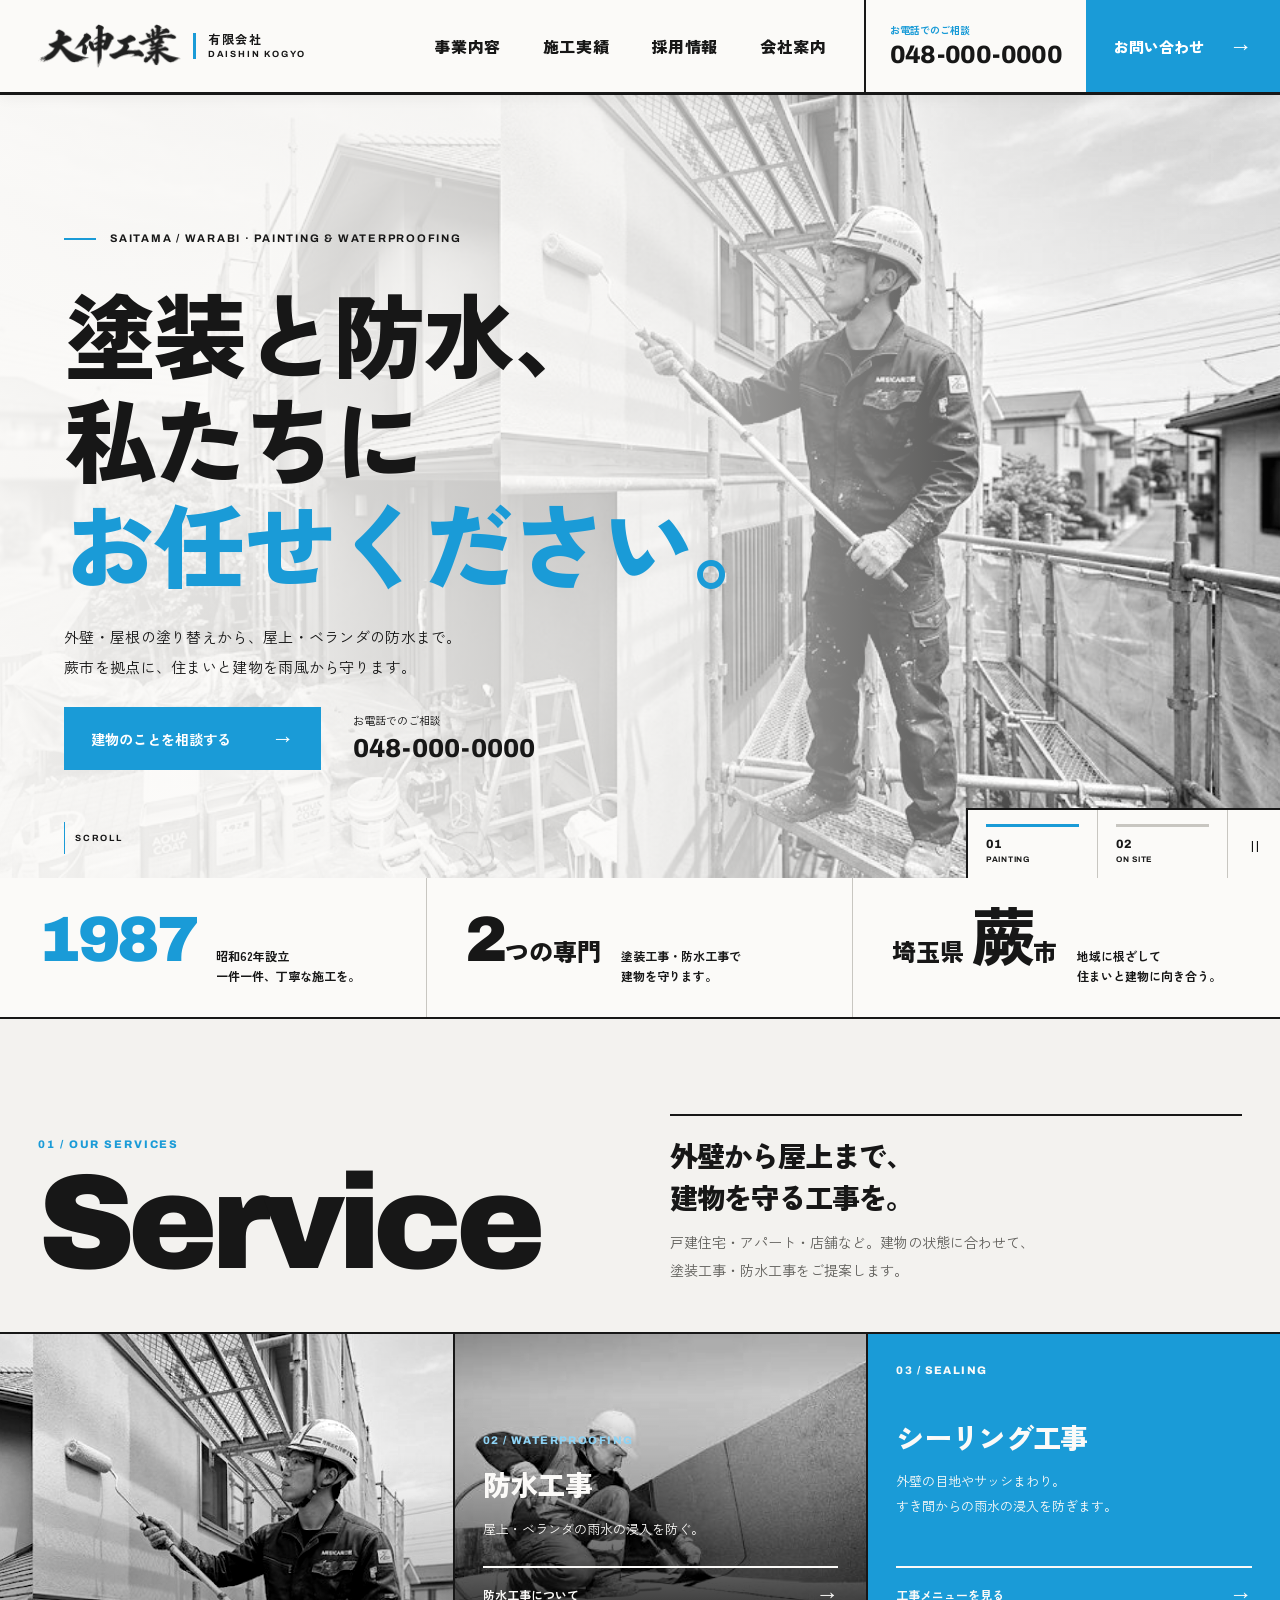
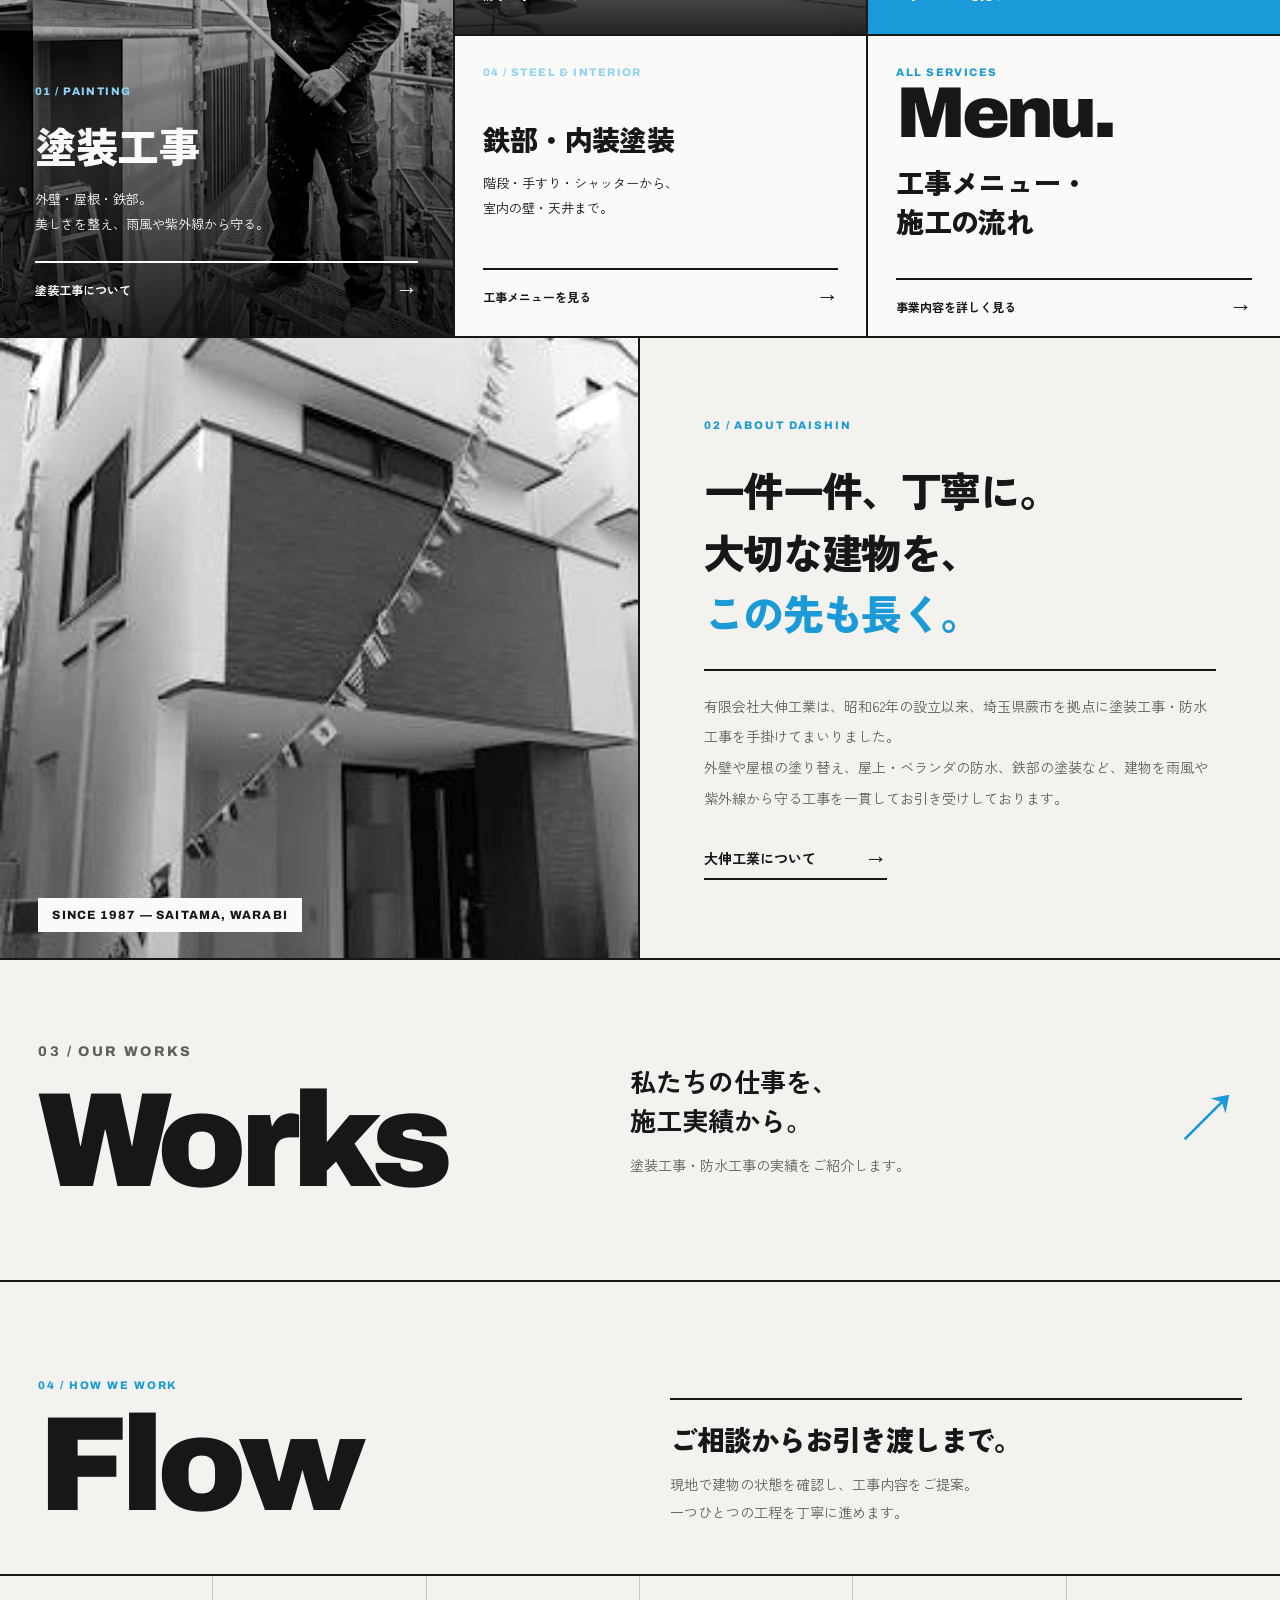
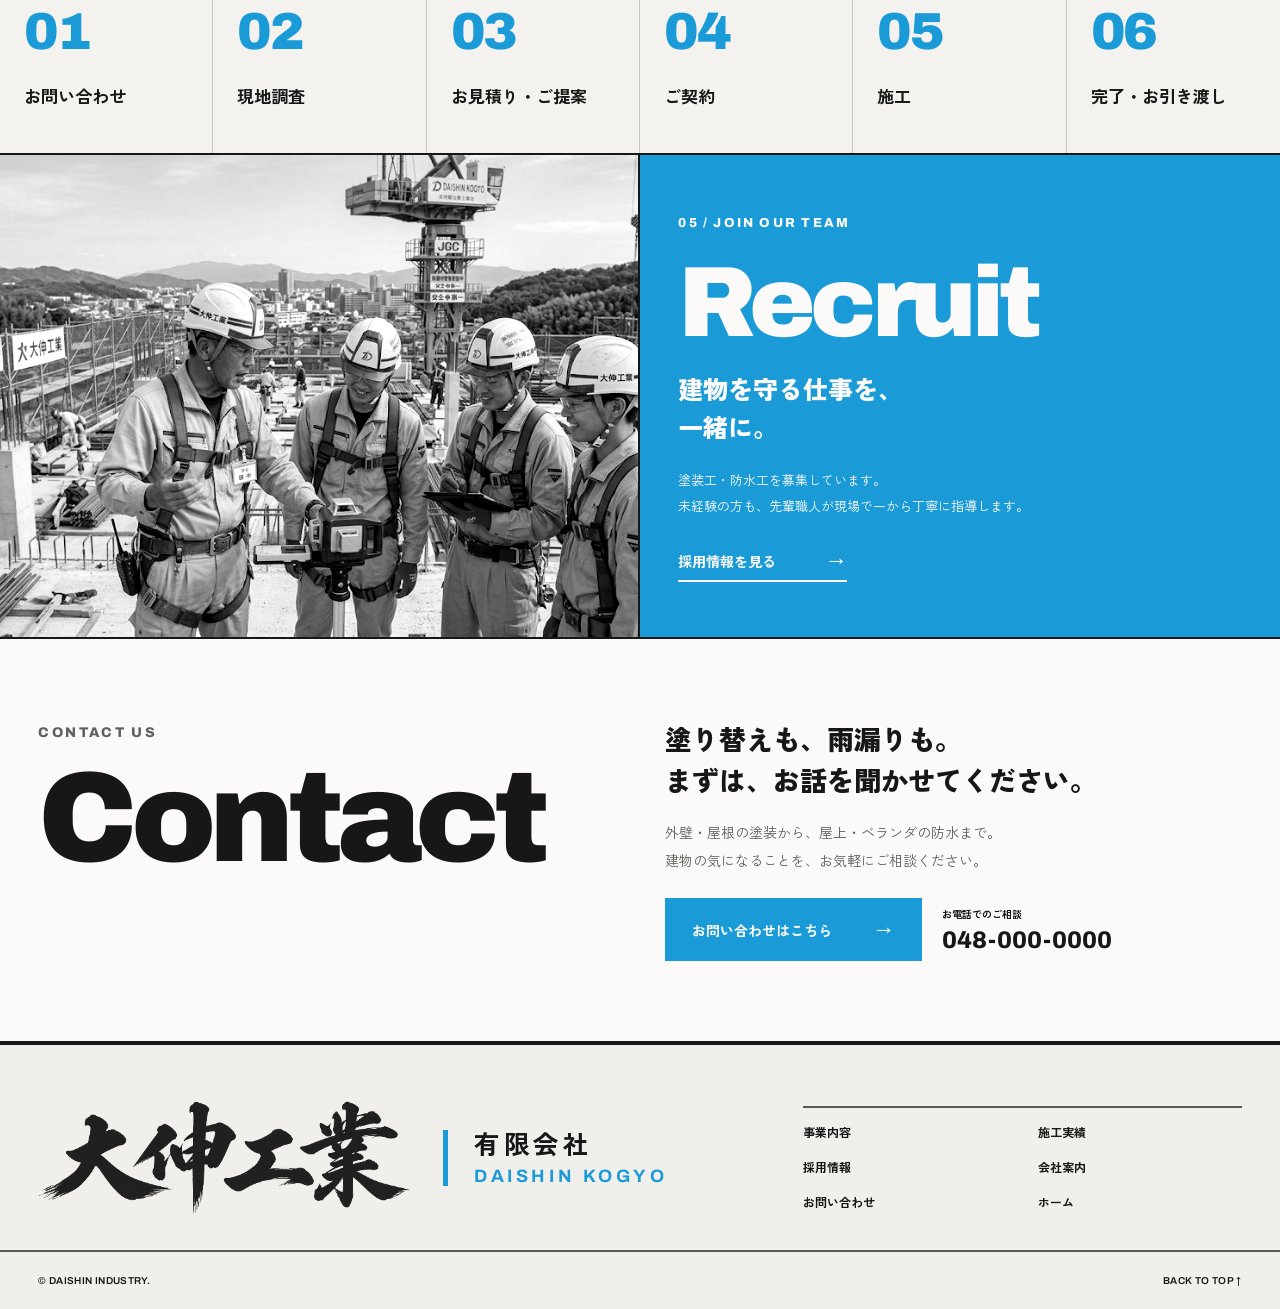
==== public/index.html @ 97cd4b6c "Cloudflare Workers で公開できるように構成を変更 サイト本体を public フォルダに移動し、wrangler.jsonc を追加。 （Pages でも出力ディレクトリ publi" ====
<!DOCTYPE html>
<html lang="ja">
<head>
<meta charset="utf-8">
<meta name="viewport" content="width=device-width, initial-scale=1">
<title>有限会社大伸工業｜埼玉県蕨市の塗装・防水工事</title>
<meta name="description" content="埼玉県蕨市の有限会社大伸工業。昭和62年設立。外壁・屋根の塗装、屋上・ベランダの防水工事を承ります。">
<link rel="canonical" href="https://daishinkogyo-warabi.com/">
<meta property="og:type" content="website">
<meta property="og:site_name" content="有限会社大伸工業">
<meta property="og:title" content="有限会社大伸工業｜埼玉県蕨市の塗装・防水工事">
<meta property="og:description" content="埼玉県蕨市の有限会社大伸工業。昭和62年設立。外壁・屋根の塗装、屋上・ベランダの防水工事を承ります。">
<meta property="og:url" content="https://daishinkogyo-warabi.com/">
<meta property="og:image" content="https://daishinkogyo-warabi.com/assets/img/ogp.jpg">
<meta property="og:locale" content="ja_JP">
<meta name="twitter:card" content="summary_large_image">
<meta name="theme-color" content="#fbfaf8">
<link rel="icon" href="/favicon.ico" sizes="32x32">
<link rel="icon" href="/assets/img/icon.png" type="image/png">
<link rel="apple-touch-icon" href="/assets/img/apple-touch-icon.png">
<link rel="preconnect" href="https://fonts.googleapis.com">
<link rel="preconnect" href="https://fonts.gstatic.com" crossorigin>
<link rel="stylesheet" href="https://fonts.googleapis.com/css2?family=Archivo:wght@600;800;900&family=Zen+Kaku+Gothic+New:wght@400;500;700;900&display=swap">
<link rel="stylesheet" href="/css/style.css">
<link rel="preload" as="image" href="/assets/img/hero-painting.jpg">
<script type="application/ld+json">
{"@context":"https://schema.org","@type":"HomeAndConstructionBusiness","name":"有限会社大伸工業","url":"https://daishinkogyo-warabi.com/","logo":"https://daishinkogyo-warabi.com/assets/img/logo.png","image":"https://daishinkogyo-warabi.com/assets/img/hero-painting.jpg","foundingDate":"1987-07-21","address":{"@type":"PostalAddress","postalCode":"335-0001","addressRegion":"埼玉県","addressLocality":"蕨市","streetAddress":"北町1丁目14-10","addressCountry":"JP"},"areaServed":"埼玉県","description":"埼玉県蕨市の塗装工事・防水工事。外壁・屋根の塗装、屋上・ベランダの防水工事を承ります。"}
</script>
</head>
<body>
<div style="background: #f3f2ef; color: #171717; font-family: 'Zen Kaku Gothic New', sans-serif; min-height: 100%;">

  <a class="skip" href="#main">本文へスキップ</a><div class="progress" id="reading-progress"></div><header class="site-header" id="page-top"><div class="header-inner"><a class="brand" href="/" aria-label="有限会社大伸工業 ホーム"><img class="brand-logo" src="/assets/img/logo.png" alt="有限会社大伸工業"><span class="brand-sub"><span class="brand-sub-ja">有限会社</span><span class="brand-sub-en">DAISHIN KOGYO</span></span></a><nav class="desktop-nav" aria-label="メインメニュー"><a href="/business">事業内容</a><a href="/works">施工実績</a><a href="/recruit">採用情報</a><a href="/company">会社案内</a></nav><a class="header-phone" href="tel:0480000000"><small>お電話でのご相談</small><strong>048-000-0000</strong></a><a class="header-contact" href="/contact">お問い合わせ<span class="arrow" aria-hidden="true">→</span></a><details class="mobile-menu"><summary aria-label="メニューの開閉"><span class="menu-bars" aria-hidden="true"></span><span>MENU</span></summary><div class="menu-panel"><nav aria-label="モバイルメニュー"><a href="/">ホーム<small>HOME</small></a><a href="/business">事業内容<small>SERVICE</small></a><a href="/works">施工実績<small>WORKS</small></a><a href="/recruit">採用情報<small>RECRUIT</small></a><a href="/company">会社案内<small>COMPANY</small></a></nav><a class="button red" href="/contact">お問い合わせ<span class="arrow" aria-hidden="true">→</span></a></div></details></div></header><main id="main" tabindex="-1" class="main home"><section class="hero" id="top" aria-label="大伸工業の塗装・防水工事"><img class="hero-photo is-active" data-slide="0" src="/assets/img/hero-painting.jpg" alt="外壁を丁寧に塗装する職人" fetchpriority="high"><img class="hero-photo" data-slide="1" src="/assets/img/onsite-team.jpg" alt="大伸工業の元資料に掲載された現場の様子"><div class="hero-shade"></div><div class="hero-content"><p class="hero-kicker">SAITAMA / WARABI · PAINTING &amp; WATERPROOFING</p><h1><span>塗装と防水、</span><span>私たちに</span><span class="accent">お任せください。</span></h1><p class="hero-copy">外壁・屋根の塗り替えから、屋上・ベランダの防水まで。<br>蕨市を拠点に、住まいと建物を雨風から守ります。</p><div class="hero-actions"><a class="button red" href="/contact">建物のことを相談する<span class="arrow" aria-hidden="true">→</span></a><a class="hero-phone" href="tel:0480000000"><small>お電話でのご相談</small><strong>048-000-0000</strong></a></div></div><a class="scroll-cue" href="#services">SCROLL</a><div class="hero-controls" aria-label="メイン写真の切り替え"><button class="slide-control" data-go="0" type="button" aria-label="塗装工事の写真" aria-pressed="true"><span>01</span><small>PAINTING</small></button><button class="slide-control" data-go="1" type="button" aria-label="現場の写真" aria-pressed="false"><span>02</span><small>ON SITE</small></button><button class="slide-pause" type="button" aria-label="写真の自動切り替えを停止">Ⅱ</button></div></section>
<div class="stats"><div class="stat"><strong>1987</strong><span>昭和62年設立<br>一件一件、丁寧な施工を。</span></div><div class="stat"><strong>2<small>つの専門</small></strong><span>塗装工事・防水工事で<br>建物を守ります。</span></div><div class="stat"><strong><small>埼玉県</small> 蕨<small>市</small></strong><span>地域に根ざして<br>住まいと建物に向き合う。</span></div></div>
<section id="services"><div class="section-head" data-reveal><div><p class="kicker">01 / OUR SERVICES</p><h2 class="display-title">Service</h2></div><div class="section-description"><h3>外壁から屋上まで、<br>建物を守る工事を。</h3><p>戸建住宅・アパート・店舗など。建物の状態に合わせて、<br>塗装工事・防水工事をご提案します。</p></div></div><div class="service-grid"><a class="service-card photo tall" href="/business#painting" data-reveal><img src="/assets/img/hero-painting.jpg" alt="外壁塗装の施工風景" loading="lazy"><div class="service-card-content"><span class="service-number">01 / PAINTING</span><h3>塗装工事</h3><p>外壁・屋根・鉄部。<br>美しさを整え、雨風や紫外線から守る。</p><div class="service-card-bottom">塗装工事について<span class="arrow" aria-hidden="true">→</span></div></div></a><a class="service-card photo" href="/business#waterproofing" data-reveal><img src="/assets/img/waterproofing.jpg" alt="屋上の防水工事" loading="lazy"><div class="service-card-content"><span class="service-number">02 / WATERPROOFING</span><h3>防水工事</h3><p>屋上・ベランダの雨水の浸入を防ぐ。</p><div class="service-card-bottom">防水工事について<span class="arrow" aria-hidden="true">→</span></div></div></a><a class="service-card red" href="/business#menu" data-reveal><span class="service-number">03 / SEALING</span><div><h3>シーリング工事</h3><p>外壁の目地やサッシまわり。<br>すき間からの雨水の浸入を防ぎます。</p></div><div class="service-card-bottom">工事メニューを見る<span class="arrow" aria-hidden="true">→</span></div></a><a class="service-card black" href="/business#menu" data-reveal><span class="service-number">04 / STEEL &amp; INTERIOR</span><div><h3>鉄部・内装塗装</h3><p>階段・手すり・シャッターから、<br>室内の壁・天井まで。</p></div><div class="service-card-bottom">工事メニューを見る<span class="arrow" aria-hidden="true">→</span></div></a><a class="service-card" href="/business" data-reveal><span class="service-number accent">ALL SERVICES</span><div><span class="service-check">Menu.</span><h3>工事メニュー・<br>施工の流れ</h3></div><div class="service-card-bottom">事業内容を詳しく見る<span class="arrow" aria-hidden="true">→</span></div></a></div></section>
<section class="about" id="about"><figure class="about-image" data-reveal><img src="/assets/img/company-building.jpg" alt="埼玉県蕨市にある大伸工業の社屋" loading="lazy"><figcaption>SINCE 1987 — SAITAMA, WARABI</figcaption></figure><div class="about-content" data-reveal><p class="kicker">02 / ABOUT DAISHIN</p><h2>一件一件、丁寧に。<br>大切な建物を、<br><span class="accent">この先も長く。</span></h2><p>有限会社大伸工業は、昭和62年の設立以来、埼玉県蕨市を拠点に塗装工事・防水工事を手掛けてまいりました。<br>外壁や屋根の塗り替え、屋上・ベランダの防水、鉄部の塗装など、建物を雨風や紫外線から守る工事を一貫してお引き受けしております。</p><a class="text-link" href="/company">大伸工業について<span class="arrow" aria-hidden="true">→</span></a></div></section>
<a class="work-banner" href="/works" data-reveal><div><p class="kicker">03 / OUR WORKS</p><h2 class="display-title">Works</h2></div><div><h3>私たちの仕事を、<br>施工実績から。</h3><p>塗装工事・防水工事の実績をご紹介します。</p></div><span class="big-arrow" aria-hidden="true">↗</span></a>
<section id="flow"><div class="section-head" data-reveal><div><p class="kicker">04 / HOW WE WORK</p><h2 class="display-title">Flow</h2></div><div class="section-description"><h3>ご相談からお引き渡しまで。</h3><p>現地で建物の状態を確認し、工事内容をご提案。<br>一つひとつの工程を丁寧に進めます。</p></div></div><div class="flow-grid"><div class="flow-step" data-reveal><strong>01</strong><h3>お問い合わせ</h3></div><div class="flow-step" data-reveal><strong>02</strong><h3>現地調査</h3></div><div class="flow-step" data-reveal><strong>03</strong><h3>お見積り・ご提案</h3></div><div class="flow-step" data-reveal><strong>04</strong><h3>ご契約</h3></div><div class="flow-step" data-reveal><strong>05</strong><h3>施工</h3></div><div class="flow-step" data-reveal><strong>06</strong><h3>完了・お引き渡し</h3></div></div></section>
<section class="recruit-band"><div class="recruit-visual" data-reveal><img src="/assets/img/onsite-team.jpg" alt="現場で働く職人の様子" loading="lazy"></div><div class="recruit-content" data-reveal><p class="kicker">05 / JOIN OUR TEAM</p><h2 class="display-title">Recruit</h2><h3>建物を守る仕事を、<br>一緒に。</h3><p>塗装工・防水工を募集しています。<br>未経験の方も、先輩職人が現場で一から丁寧に指導します。</p><a class="text-link" href="/recruit">採用情報を見る<span class="arrow" aria-hidden="true">→</span></a></div></section></main><section class="contact-band" aria-label="お問い合わせ"><div><p class="kicker">CONTACT US</p><h2 class="display-title">Contact</h2></div><div><h3>塗り替えも、雨漏りも。<br>まずは、お話を聞かせてください。</h3><p>外壁・屋根の塗装から、屋上・ベランダの防水まで。<br>建物の気になることを、お気軽にご相談ください。</p><div class="contact-actions"><a class="button red" href="/contact">お問い合わせはこちら<span class="arrow" aria-hidden="true">→</span></a><a class="contact-phone" href="tel:0480000000"><small>お電話でのご相談</small>048-000-0000</a></div></div></section><footer class="site-footer"><div class="footer-top"><div class="footer-lockup" role="img" aria-label="有限会社大伸工業"><img src="/assets/img/logo.png" alt=""><span class="brand-sub"><span class="brand-sub-ja">有限会社</span><span class="brand-sub-en">DAISHIN KOGYO</span></span></div><nav class="footer-nav" aria-label="フッターメニュー"><a href="/business">事業内容</a><a href="/works">施工実績</a><a href="/recruit">採用情報</a><a href="/company">会社案内</a><a href="/contact">お問い合わせ</a><a href="/">ホーム</a></nav></div><div class="footer-bottom"><span>© DAISHIN INDUSTRY.</span><a href="#page-top">BACK TO TOP ↑</a></div></footer><nav class="mobile-cta" aria-label="クイックお問い合わせ"><a href="tel:0480000000">電話で相談</a><a href="/contact">お問い合わせ <span aria-hidden="true">→</span></a></nav>
</div>
<script src="/js/main.js" defer></script>
</body>
</html>
---- css/style.css ----
/* 有限会社大伸工業 — 共通スタイル（デザインデータから書き出し） */
body{margin:0;background:#f3f2ef;-webkit-font-smoothing:antialiased}
a{color:#1a9bd7}
a:hover{color:#171717}
:focus-visible{outline:2px solid #1a9bd7;outline-offset:2px}
:root{--paper:#f3f2ef;--ink:#171717;--red:#1a9bd7;--line:#c8c6c1;--muted:#605f5b;--pad:clamp(20px,3vw,48px);--font:'Archivo','Zen Kaku Gothic New',sans-serif}*{box-sizing:border-box}html{scroll-behavior:smooth;scroll-padding-top:90px}body{margin:0;background:var(--paper);font-family:var(--font);font-feature-settings:'palt';-webkit-font-smoothing:antialiased}button,input,select,textarea{font:inherit}a,button{-webkit-tap-highlight-color:transparent}a{color:inherit}img{max-width:100%;display:block}button,a{touch-action:manipulation}::selection{background:var(--red);color:white}:focus-visible{outline:3px solid var(--red);outline-offset:5px}.skip{position:fixed;z-index:200;top:-90px;left:20px;background:var(--red);color:#fff;padding:14px}.skip:focus{top:12px}.site-header{position:sticky;top:0;z-index:80;background:var(--paper);color:var(--ink);border-bottom:2px solid var(--ink)}.header-inner{display:flex;align-items:stretch;justify-content:space-between;min-height:80px;padding-left:var(--pad)}.brand{display:flex;align-items:center;gap:12px;text-decoration:none;color:var(--ink)!important;flex-shrink:0}.brand-mark{display:grid;place-items:center;background:var(--red);color:#fff;width:43px;height:43px;font-size:25px;font-weight:900}.brand-name{font-size:20px;font-weight:900;line-height:1.35;letter-spacing:.025em;display:block}.brand-en{font:700 9px/1.5 'Archivo',sans-serif;letter-spacing:.17em;color:#686762;display:block;margin-top:3px}.desktop-nav{display:flex;align-items:stretch;margin-left:auto;padding:0 17px;gap:2px}.desktop-nav a{display:flex;align-items:center;position:relative;padding:0 15px;font-size:13px;font-weight:700;text-decoration:none;color:var(--ink)!important}.desktop-nav a:after{content:'';position:absolute;bottom:18px;left:15px;right:15px;height:2px;background:var(--red);transform:scaleX(0);transform-origin:left;transition:transform .2s}.desktop-nav a:hover:after,.desktop-nav a[aria-current=page]:after{transform:scaleX(1)}.header-phone{border-left:2px solid var(--ink);display:grid;gap:3px;align-content:center;padding:10px 24px;text-decoration:none;color:var(--ink)!important}.header-phone small{font-size:10px;font-weight:700;color:var(--red)}.header-phone strong{font:800 22px/1.2 'Archivo',sans-serif;letter-spacing:-.025em}.header-contact{background:var(--red);color:white!important;padding:0 28px;display:flex;align-items:center;gap:25px;text-decoration:none;font-size:13px;font-weight:700;transition:background .2s}.header-contact:hover,.button.red:hover{background:#137bb0}.arrow{font-family:Arial,sans-serif;font-size:23px;font-weight:400;display:inline-block;line-height:1;transition:transform .3s}a:hover>.arrow,a:hover .move-arrow{transform:translateX(6px)}.mobile-menu{display:none}.progress{position:fixed;top:0;left:0;height:3px;background:var(--red);width:0;z-index:95;pointer-events:none}.main{outline:none}.button{display:inline-flex;align-items:center;justify-content:space-between;gap:40px;min-height:60px;padding:18px 25px;font-size:14px;font-weight:700;text-decoration:none;border:2px solid var(--ink);color:var(--ink)!important;transition:background .2s,color .2s}.button:hover{background:var(--ink);color:white!important}.button.red{background:var(--red);border-color:var(--red);color:white!important}.kicker{font:800 11px/1.6 'Archivo',sans-serif;letter-spacing:.17em;margin:0;color:var(--red)}.hero{position:relative;min-height:clamp(690px,87svh,850px);display:grid;align-items:end;overflow:hidden;background:#222;color:var(--paper)}.hero-photo{position:absolute;inset:0;width:100%;height:100%;object-fit:cover;object-position:65% 45%;filter:grayscale(1) contrast(1.1);opacity:0;transition:opacity 1s,transform 7s;transform:scale(1.035)}.hero-photo.is-active{opacity:1;transform:scale(1)}.hero-shade{position:absolute;inset:0;background:linear-gradient(90deg,rgba(12,12,12,.88),rgba(12,12,12,.60) 44%,rgba(12,12,12,.08) 100%)}.hero-content{position:relative;z-index:1;padding:65px clamp(24px,5vw,80px) 108px;max-width:1250px}.hero-kicker{font:700 11px/1.6 'Archivo',sans-serif;letter-spacing:.16em;display:flex;gap:14px;align-items:center;color:#eae9e5;margin:0 0 33px}.hero-kicker:before{content:'';width:32px;height:2px;background:var(--red);flex:none}.hero h1{font-size:clamp(58px,7.25vw,108px);font-weight:900;line-height:1.13;letter-spacing:-.035em;margin:0 0 27px;color:var(--paper)}.hero h1>span{display:block}.hero h1 .accent{color:var(--red)}.hero-copy{font-size:15px;line-height:2;letter-spacing:.02em;color:#e2e1dd;margin:0 0 25px}.hero-actions{display:flex;align-items:center;gap:32px;flex-wrap:wrap}.hero-actions .button{min-width:252px}.hero-phone{display:grid;gap:5px;text-decoration:none;color:var(--paper)!important}.hero-phone small{font-size:11px}.hero-phone strong{font:800 26px/1.2 'Archivo',sans-serif}.scroll-cue{position:absolute;left:clamp(24px,5vw,80px);bottom:24px;display:flex;align-items:center;gap:10px;font:700 9px 'Archivo',sans-serif;letter-spacing:.2em;color:var(--paper)!important;text-decoration:none}.scroll-cue:before{content:'';width:1px;height:32px;background:var(--red)}.hero-controls{position:absolute;z-index:2;right:0;bottom:0;display:flex;background:var(--paper);border-top:2px solid var(--ink);border-left:2px solid var(--ink);color:var(--ink)}.slide-control{background:none;border:0;border-right:1px solid var(--line);width:130px;padding:14px 18px;text-align:left;cursor:pointer;color:var(--ink)}.slide-control:before{content:'';display:block;height:3px;background:var(--line);margin-bottom:10px}.slide-control[aria-pressed=true]:before{background:var(--red)}.slide-control span{font:800 12px 'Archivo',sans-serif;display:block}.slide-control small{font:700 8px 'Archivo',sans-serif;letter-spacing:.09em;display:block;margin-top:4px}.slide-pause{border:0;background:var(--paper);width:52px;font-size:17px;cursor:pointer}.stats{display:grid;grid-template-columns:repeat(3,1fr);border-bottom:2px solid var(--ink);background:var(--paper)}.stat{padding:30px var(--pad);display:flex;align-items:baseline;gap:20px;flex-wrap:wrap;border-right:1px solid var(--line)}.stat:last-child{border:0}.stat strong{font:900 clamp(43px,5vw,72px)/1 'Archivo',sans-serif;letter-spacing:-.055em}.stat strong small{font-family:'Zen Kaku Gothic New',sans-serif;font-size:24px;letter-spacing:0}.stat:first-child strong{color:var(--red)}.stat span{font-size:12px;font-weight:700;line-height:1.7}.section-head{display:grid;grid-template-columns:1fr 1fr;gap:60px;align-items:end;padding:95px var(--pad) 48px}.section-head .kicker{margin-bottom:10px}.display-title{font:900 clamp(76px,10.5vw,154px)/.9 'Archivo',sans-serif;letter-spacing:-.055em;margin:0;color:var(--ink)}.section-description{border-top:2px solid var(--ink);padding-top:18px}.section-description h3{font-size:clamp(22px,2.2vw,32px);line-height:1.5;letter-spacing:-.035em;margin:0 0 10px;font-weight:900}.section-description p{font-size:14px;line-height:2;margin:0;color:var(--muted)}.service-grid{display:grid;grid-template-columns:1.1fr 1fr 1fr;grid-template-rows:300px 300px;gap:2px;background:var(--ink);border-top:2px solid var(--ink);border-bottom:2px solid var(--ink)}.service-card{position:relative;min-width:0;overflow:hidden;text-decoration:none;background:var(--paper);color:var(--ink)!important;display:flex;flex-direction:column;justify-content:space-between;padding:28px}.service-card.photo{justify-content:end;background:#262626;color:var(--paper)!important}.service-card.photo img{position:absolute;inset:0;width:100%;height:100%;object-fit:cover;filter:grayscale(1) contrast(1.12);transition:transform 1s}.service-card.photo:after{content:'';position:absolute;inset:0;background:linear-gradient(0deg,rgba(0,0,0,.86),transparent 80%)}.service-card.photo:hover img{transform:scale(1.05)}.service-card.tall{grid-row:span 2;padding:35px}.service-card.tall img{object-position:66% 50%}.service-card.red{background:var(--red);color:var(--paper)!important}.service-card.black{background:var(--ink);color:var(--paper)!important}.service-card-content{position:relative;z-index:1}.service-number{font:800 11px/1.5 'Archivo',sans-serif;letter-spacing:.13em;display:block}.service-card.photo .service-number,.service-card.black .service-number{color:#8fd3f4}.service-card h3{font-size:28px;font-weight:900;line-height:1.4;letter-spacing:-.025em;margin:17px 0 12px}.service-card.tall h3{font-size:42px}.service-card p{font-size:13px;line-height:1.9;margin:0}.service-card-bottom{display:flex;align-items:center;justify-content:space-between;gap:20px;border-top:2px solid currentColor;margin-top:25px;padding-top:15px;font-size:12px;font-weight:700;position:relative;z-index:1}.service-card:not(.photo):hover .arrow{transform:translateX(5px)}.service-check{font:900 72px/.9 'Archivo',sans-serif;letter-spacing:-.06em}.about{display:grid;grid-template-columns:1fr 1fr;border-bottom:2px solid var(--ink)}.about-image{position:relative;min-height:620px;overflow:hidden;border-right:2px solid var(--ink);margin:0}.about-image img{width:100%;height:100%;position:absolute;inset:0;object-fit:cover;filter:grayscale(1) contrast(1.06);object-position:50% 48%}.about-image figcaption{position:absolute;bottom:26px;left:var(--pad);font:800 12px 'Archivo',sans-serif;letter-spacing:.1em;background:var(--paper);padding:10px 14px}.about-content{padding:70px clamp(28px,5vw,80px);display:flex;align-items:start;justify-content:center;flex-direction:column;gap:25px}.about-content h2{font-size:clamp(30px,3.2vw,48px);font-weight:900;line-height:1.5;letter-spacing:-.04em;margin:0}.accent{color:var(--red)}.about-content>p:not(.kicker){font-size:14px;line-height:2.2;color:var(--muted);border-top:2px solid var(--ink);padding-top:20px;margin:0}.text-link{display:inline-flex;justify-content:space-between;align-items:center;gap:48px;text-decoration:none;color:var(--ink)!important;border-bottom:2px solid var(--ink);padding:8px 0;font-size:14px;font-weight:700}.text-link:hover{color:var(--red)!important;border-color:var(--red)}.work-banner{padding:78px var(--pad);border-bottom:2px solid var(--ink);display:grid;grid-template-columns:1.1fr 1fr auto;align-items:center;gap:50px;text-decoration:none;color:var(--ink)!important}.work-banner .kicker{margin-bottom:15px}.work-banner h3{font-size:26px;line-height:1.5;margin:0 0 12px}.work-banner p{font-size:14px;color:var(--muted);line-height:2;margin:0}.big-arrow{font-family:Arial,sans-serif;font-size:70px;font-weight:400;color:var(--red);transition:transform .3s}.work-banner:hover .big-arrow{transform:translateX(10px)}.flow-grid{display:grid;grid-template-columns:repeat(6,1fr);border-top:2px solid var(--ink);border-bottom:2px solid var(--ink)}.flow-step{padding:30px 24px 45px;border-right:1px solid var(--line)}.flow-step:last-child{border:0}.flow-step strong{font:900 52px/1 'Archivo',sans-serif;color:var(--red);letter-spacing:-.045em;display:block;margin-bottom:25px}.flow-step h3{font-size:17px;line-height:1.5;margin:0}.recruit-band{display:grid;grid-template-columns:1fr 1fr;border-bottom:2px solid var(--ink)}.recruit-visual{position:relative;min-height:430px;border-right:2px solid var(--ink);overflow:hidden}.recruit-visual img{position:absolute;inset:0;width:100%;height:100%;object-fit:cover;filter:grayscale(1) contrast(1.1)}.recruit-content{padding:55px var(--pad);background:var(--red);color:var(--paper);display:grid;gap:22px;align-content:center}.recruit-content .kicker{color:var(--paper)}.recruit-content .display-title{color:var(--paper);font-size:clamp(65px,7.8vw,115px)}.recruit-content h3{font-size:25px;line-height:1.5;margin:0;font-weight:900}.recruit-content p{font-size:13px;line-height:2;margin:0}.recruit-content .text-link{color:var(--paper)!important;border-color:var(--paper);justify-self:start}.contact-band{border-bottom:2px solid var(--ink);padding:80px var(--pad);display:grid;grid-template-columns:1fr 1fr;gap:50px;background:var(--paper);color:var(--ink)}.contact-band .kicker{margin-bottom:14px}.contact-band .display-title{font-size:clamp(70px,10vw,145px)}.contact-band h3{font-size:27px;font-weight:900;line-height:1.5;margin:0 0 18px}.contact-band p{font-size:14px;line-height:2;color:var(--muted);margin:0 0 24px}.contact-actions{display:flex;gap:20px;align-items:center;flex-wrap:wrap}.contact-actions .button{min-width:240px}.contact-phone{font:800 24px/1.2 'Archivo',sans-serif;color:var(--ink)!important;text-decoration:none}.contact-phone small{display:block;font:700 10px/1.7 'Zen Kaku Gothic New',sans-serif;margin-bottom:4px}.site-footer{background:var(--ink);color:var(--paper);overflow:hidden}.footer-top{padding:55px var(--pad) 0;display:grid;grid-template-columns:1.2fr 1fr 1fr;gap:55px}.site-footer .brand{color:var(--paper)!important}.site-footer .brand-en{color:#b8b6b0}.footer-description{font-size:12px;color:#bab8b3;line-height:2;margin:18px 0 0}.footer-address{border-top:2px solid #595854;padding-top:15px}.footer-address .kicker{color:#8fd3f4;font-size:10px}.footer-address p{font-size:12px;line-height:2.2;margin:14px 0 0}.footer-nav{display:grid;grid-template-columns:1fr 1fr;gap:18px 30px;border-top:2px solid #595854;padding-top:15px;align-content:start}.footer-nav a{color:var(--paper)!important;text-decoration:none;font-size:12px;font-weight:700}.footer-nav a:hover{color:#8fd3f4!important}.footer-word{font:900 clamp(80px,20.25vw,340px)/.8 'Archivo',sans-serif;letter-spacing:-.064em;color:var(--red);padding:0 var(--pad);margin:70px 0 0;white-space:nowrap}.footer-bottom{padding:23px var(--pad);border-top:2px solid #595854;margin-top:35px;display:flex;justify-content:space-between;gap:20px;font:600 10px 'Archivo',sans-serif;letter-spacing:.035em}.footer-bottom a{color:var(--paper)!important;text-decoration:none;font-size:10px}.breadcrumb{display:flex;gap:12px;padding:23px clamp(20px,4vw,56px) 0;max-width:1320px;margin:auto;font:600 10px 'Archivo','Zen Kaku Gothic New',sans-serif;letter-spacing:.04em;color:#67645f}.breadcrumb a{color:inherit;text-decoration:none}.submain{background:var(--paper)}.submain>section:first-of-type{padding-top:43px!important;padding-bottom:55px!important}.submain>section:first-of-type>p[aria-hidden=true]{font-family:'Archivo',sans-serif!important;font-size:clamp(78px,12vw,170px)!important;letter-spacing:-.055em!important}.submain img{filter:grayscale(1) contrast(1.06)}.submain form{border:2px solid var(--ink)!important}.submain input,.submain select,.submain textarea{border:1px solid #77746e!important;font-size:16px!important}.submain button[type=submit]{background:var(--red)!important;color:var(--paper)!important}.submain [role=dialog]{border:2px solid var(--ink)!important}.submain dl>div{border-top-width:1px!important}.submain section[id]{scroll-margin-top:92px}.mobile-cta{display:none}.work-placeholder{display:grid;place-items:center;height:100%;padding:20px;text-align:center;background:repeating-linear-gradient(135deg,#e6e3de,#e6e3de 1px,#eeece7 1px,#eeece7 12px);color:#6c6963;font:700 11px 'Archivo','Zen Kaku Gothic New',sans-serif;letter-spacing:.06em}.reveal-ready [data-reveal]{opacity:0;transform:translateY(22px);transition:opacity .7s ease,transform .7s cubic-bezier(.16,1,.3,1)}.reveal-ready [data-reveal].is-in{opacity:1;transform:none}
@media(max-width:1150px){.header-phone{display:none}.desktop-nav{padding:0 15px}.desktop-nav a{padding:0 13px}.header-contact{padding:0 24px}.hero h1{font-size:7.5vw}.hero{min-height:700px}.hero-content{padding-top:60px}.service-grid{grid-template-rows:285px 285px}.service-card{padding:22px}.service-card.tall{padding:27px}.service-card.tall h3{font-size:33px}.service-card h3{font-size:25px}.service-card p{font-size:12px}.service-check{font-size:59px}.section-head{gap:40px;padding-top:80px}.about-content{padding:50px 35px}.about-image{min-height:570px}.flow-step{padding:28px 18px 36px}.flow-step h3{font-size:15px}.flow-step strong{font-size:46px}.work-banner{gap:30px}.work-banner h3{font-size:22px}.contact-band{gap:40px}.footer-top{gap:35px}}
@media(max-width:880px){.desktop-nav,.header-contact{display:none}.header-inner{min-height:74px}.mobile-menu{display:block;margin-left:auto}.mobile-menu summary{width:76px;height:74px;display:flex;flex-direction:column;align-items:center;justify-content:center;gap:11px;border-left:2px solid var(--ink);cursor:pointer;list-style:none;font:700 8px 'Archivo',sans-serif;letter-spacing:.12em}.mobile-menu summary::-webkit-details-marker{display:none}.menu-bars{width:24px;height:10px;border-top:2px solid var(--ink);border-bottom:2px solid var(--ink);position:relative}.mobile-menu[open] .menu-bars{border-bottom:0;transform:translateY(4px) rotate(45deg);height:0}.mobile-menu[open] .menu-bars:after{content:'';position:absolute;width:24px;left:0;top:-2px;border-top:2px solid var(--ink);transform:rotate(90deg)}.menu-panel{position:absolute;top:100%;left:0;right:0;background:var(--paper);border-bottom:2px solid var(--ink);padding:12px var(--pad) 30px;max-height:calc(100dvh - 76px);overflow:auto}.menu-panel nav{display:grid}.menu-panel nav a{padding:19px 0;border-bottom:1px solid var(--line);font-weight:900;font-size:20px;text-decoration:none;color:var(--ink)!important;display:flex;align-items:center;justify-content:space-between}.menu-panel nav small{font:700 10px 'Archivo',sans-serif;color:var(--muted)}.menu-panel>.button{margin-top:25px;width:100%}.hero{min-height:680px}.hero h1{font-size:8.2vw}.hero-content{padding-left:35px;padding-right:25px}.hero-kicker{font-size:10px}.hero-copy{font-size:13px}.hero-photo{object-position:64% 50%}.hero-shade{background:linear-gradient(90deg,rgba(10,10,10,.85),rgba(10,10,10,.5) 60%,rgba(10,10,10,.1))}.stat{gap:12px;padding:25px 23px}.stat strong{font-size:48px}.stat span{font-size:11px}.service-grid{grid-template-columns:1fr 1fr;grid-template-rows:260px 260px 230px}.service-card.tall{grid-row:span 2}.service-card.black{grid-column:1}.service-card h3{font-size:27px}.service-check{font-size:46px}.section-head{gap:35px}.section-description h3{font-size:23px}.section-description p{font-size:13px}.about-content{padding:42px 27px;gap:22px}.about-content h2{font-size:30px}.about-content>p:not(.kicker){font-size:13px}.about-image{min-height:610px}.work-banner{grid-template-columns:1fr 1fr;gap:35px;position:relative}.work-banner .big-arrow{display:none}.flow-grid{grid-template-columns:repeat(3,1fr)}.flow-step{border-bottom:1px solid var(--line);padding:28px}.flow-step:nth-child(3){border-right:0}.flow-step:nth-child(n+4){border-bottom:0}.flow-step h3{font-size:16px}.recruit-content{padding:45px 27px}.recruit-content h3{font-size:23px}.recruit-visual{min-height:420px}.contact-band{padding:65px var(--pad);gap:32px}.contact-band h3{font-size:24px}.contact-actions .button{width:100%}.footer-top{grid-template-columns:1.2fr 1fr}.footer-nav{grid-column:1/-1;grid-template-columns:repeat(5,1fr)}.footer-word{margin-top:55px}.submain>section:first-of-type>p[aria-hidden=true]{font-size:12vw!important}}
@media(max-width:600px){:root{--pad:20px}.brand{gap:10px}.brand-mark{width:36px;height:36px;font-size:23px}.brand-name{font-size:17px}.brand-en{font-size:7px;letter-spacing:.14em}.header-inner{min-height:68px;padding-left:18px}.mobile-menu summary{width:67px;height:68px}.menu-panel{max-height:calc(100dvh - 70px)}.hero{min-height:740px;min-height:min(800px,calc(100svh + 50px));align-items:center}.hero-content{padding:48px 21px 100px}.hero-kicker{font-size:8px;letter-spacing:.12em;gap:9px;margin-bottom:30px}.hero-kicker:before{width:21px}.hero h1{font-size:clamp(42px,10.6vw,64px);line-height:1.22;letter-spacing:-.04em;margin-bottom:26px}.hero-photo{object-position:68% center}.hero-shade{background:linear-gradient(90deg,rgba(8,8,8,.83),rgba(8,8,8,.50) 70%,rgba(8,8,8,.25))}.hero-copy{font-size:12px;line-height:2.1;margin-bottom:26px}.hero-copy br{display:none}.hero-actions{gap:22px;align-items:start;flex-direction:column}.hero-actions .button{min-width:245px;min-height:55px;font-size:13px;padding:15px 19px}.hero-phone strong{font-size:25px}.hero-phone small{font-size:10px}.scroll-cue{left:22px;bottom:24px;font-size:8px}.hero-controls{border-width:1px}.slide-control{width:92px;padding:12px 13px}.slide-control small{font-size:7px}.slide-control span{font-size:11px}.slide-pause{width:39px}.stats{grid-template-columns:1fr}.stat{border-right:0;border-bottom:1px solid var(--line);padding:20px;display:grid;grid-template-columns:130px 1fr;align-items:center;gap:16px}.stat strong{font-size:45px}.stat strong small{font-size:20px}.stat span{font-size:12px}.section-head{grid-template-columns:1fr;gap:30px;padding:58px 20px 30px}.kicker{font-size:10px}.section-head .kicker{margin-bottom:12px}.display-title{font-size:clamp(70px,18vw,104px)}.section-description{padding-top:15px}.section-description h3{font-size:24px;margin-bottom:9px}.section-description p{font-size:12px;line-height:2}.service-grid{grid-template-columns:1fr 1fr;grid-template-rows:390px 240px 240px}.service-card.tall{grid-column:1 / -1;grid-row:auto;padding:26px 21px}.service-card.tall img{object-position:64% 43%}.service-card.tall h3{font-size:35px;margin:14px 0}.service-card{padding:19px 17px}.service-card.photo:not(.tall){grid-column:1}.service-card.red{grid-column:2}.service-card.black{grid-column:1}.service-card h3{font-size:23px;line-height:1.4;margin:14px 0 10px}.service-card p{font-size:11px;line-height:1.85}.service-number{font-size:8px;letter-spacing:.1em}.service-card-bottom{font-size:10px;margin-top:18px;padding-top:12px;gap:5px}.service-card-bottom .arrow{font-size:19px}.service-check{font-size:41px}.service-card.photo:not(.tall) img{object-position:39% 50%}.about{grid-template-columns:1fr}.about-image{border-right:0;border-bottom:2px solid var(--ink);min-height:350px}.about-image img{object-position:50% 44%}.about-image figcaption{font-size:9px;bottom:20px;left:20px}.about-content{padding:45px 21px 50px;gap:24px}.about-content h2{font-size:31px;line-height:1.55}.about-content>p:not(.kicker){font-size:13px;line-height:2.2}.text-link{font-size:13px;gap:35px}.work-banner{padding:50px 20px;grid-template-columns:1fr;gap:30px}.work-banner h3{font-size:25px}.work-banner p{font-size:12px;padding-right:30px}.work-banner .big-arrow{display:block;position:absolute;right:23px;bottom:45px;font-size:39px}.flow-grid{grid-template-columns:repeat(2,1fr)}.flow-step{padding:26px 20px 30px;min-height:150px}.flow-step:nth-child(3){border-right:1px solid var(--line)}.flow-step:nth-child(2n){border-right:0}.flow-step:nth-child(4){border-bottom:1px solid var(--line)}.flow-step strong{font-size:45px;margin-bottom:20px}.flow-step h3{font-size:15px}.recruit-band{grid-template-columns:1fr}.recruit-visual{border-right:0;border-bottom:2px solid var(--ink);min-height:285px}.recruit-content{padding:43px 21px 46px;gap:20px}.recruit-content .display-title{font-size:clamp(66px,18vw,102px)}.recruit-content h3{font-size:26px}.recruit-content p{font-size:12px}.contact-band{grid-template-columns:1fr;gap:32px;padding:55px 20px}.contact-band .display-title{font-size:clamp(65px,17.3vw,102px)}.contact-band h3{font-size:26px}.contact-band p{font-size:12px}.contact-actions{gap:25px}.contact-actions .button{font-size:13px;min-height:56px}.contact-phone{font-size:28px}.footer-top{padding:43px 20px 0;grid-template-columns:1fr;gap:30px}.footer-description{font-size:11px}.footer-address p{font-size:12px}.footer-nav{grid-template-columns:1fr 1fr;grid-column:auto;gap:21px}.footer-word{font-size:19.8vw;padding:0 16px;margin-top:50px}.footer-bottom{margin-top:25px;padding:20px;font-size:8px}.footer-bottom a{font-size:8px}.site-footer{padding-bottom:65px}.mobile-cta{display:flex;position:fixed;bottom:0;left:0;right:0;z-index:70;background:var(--paper);border-top:2px solid var(--ink);padding-bottom:env(safe-area-inset-bottom)}.mobile-cta a{min-height:54px;display:flex;align-items:center;justify-content:center;gap:12px;flex:1;text-decoration:none;color:var(--ink)!important;font-size:12px;font-weight:700}.mobile-cta a:last-child{background:var(--red);color:var(--paper)!important;flex:1.3}.breadcrumb{padding-top:20px;font-size:9px}.submain>section:first-of-type{padding-top:35px!important;padding-bottom:35px!important}.submain>section:first-of-type>p[aria-hidden=true]{font-size:clamp(58px,15vw,90px)!important}.submain>section:first-of-type h1{font-size:32px!important}.submain>section:first-of-type p:not([aria-hidden]){font-size:13px!important}.submain form{padding:22px!important}.submain dl>div{grid-template-columns:7em minmax(0,1fr)!important;gap:12px!important}html{scroll-padding-top:85px}}
@media(prefers-reduced-motion:reduce){html{scroll-behavior:auto}*,*:before,*:after{animation:none!important;transition:none!important}.reveal-ready [data-reveal]{opacity:1;transform:none}}
/* Japanese glyph fallback for mixed numeral / locality statements. */
.stat strong{font-family:'Archivo','Zen Kaku Gothic New',sans-serif}
@media(max-width:600px){.service-grid{grid-template-columns:1fr;grid-template-rows:410px 300px auto auto auto}.service-card.tall,.service-card.photo:not(.tall),.service-card.red,.service-card.black{grid-column:auto}.service-card:not(.photo){min-height:252px;padding:27px 22px}.service-card.photo:not(.tall){padding:26px 22px}.service-card h3{font-size:28px}.service-card p{font-size:13px}.service-number{font-size:10px}.service-card-bottom{font-size:12px}.service-card.photo:not(.tall) img{object-position:center}.service-check{font-size:56px}.service-card:not(.photo) h3 br{display:none}}
.map-link{display:block;color:var(--ink)!important;text-decoration:none;font-size:12px;font-weight:700;padding:12px 0;border-bottom:1px solid var(--ink)}

:root{--paper:#fbfaf8}
.reveal-ready [data-reveal]{opacity:1!important;transform:none!important}
.hero{background:#eceae6;color:var(--ink)}
.hero-shade{background:linear-gradient(90deg,rgba(251,250,248,.95),rgba(251,250,248,.78) 46%,rgba(251,250,248,0) 100%)!important}
.hero h1,.hero-phone,.scroll-cue,.hero-copy,.hero-kicker,.hero-content{color:var(--ink)!important}
.service-card.black{background:var(--paper);color:var(--ink)!important}
.site-footer{background:#f1efeb;color:var(--ink);border-top:2px solid var(--ink)}
.site-footer :where(p,span,a,small,strong,div){color:var(--ink)!important}
.site-footer .brand,.site-footer .brand-name,.site-footer .brand-en,.site-footer .footer-nav a,.site-footer .footer-bottom a,.site-footer .footer-bottom span{color:var(--ink)!important}
.site-footer .brand-mark{color:#fff!important}
.site-footer p.footer-word{color:var(--red)!important}

.brand-logo{display:block;height:50px;width:auto}
.brand-logo{height:44px}.site-footer .brand-logo{height:52px}.brand-sub{display:flex;flex-direction:column;justify-content:center;gap:5px;padding-left:12px;border-left:3px solid var(--red)}.brand-sub-ja{font-size:12px;font-weight:700;letter-spacing:.14em;line-height:1}.brand-sub-en{font:700 9px/1 'Archivo',sans-serif;letter-spacing:.2em}.site-footer .brand-sub-en{color:var(--red)!important}.brand-sub-ja,.brand-sub-en{white-space:nowrap}@media(max-width:1150px){.site-header .brand-sub{display:none}}.desktop-nav a,.header-contact a,.header-contact{white-space:nowrap}.desktop-nav a{flex-shrink:0}.footer-lockup{display:flex;align-items:center;gap:clamp(16px,2.5vw,40px);padding:0 var(--pad);margin:70px 0 0}.footer-lockup img{display:block;height:clamp(64px,13vw,220px);width:auto}.footer-lockup .brand-sub{padding-left:clamp(14px,2vw,32px);border-left-width:clamp(3px,.4vw,6px);gap:clamp(6px,1vw,16px)}.footer-lockup .brand-sub-ja{font-size:clamp(14px,2vw,34px)}.site-footer .footer-lockup .brand-sub-en{font-size:clamp(10px,1.4vw,24px);color:var(--red)!important}.site-footer .footer-top{grid-template-columns:minmax(0,1.6fr) minmax(0,1fr);align-items:center;gap:clamp(30px,5vw,80px)}.site-footer .footer-top .footer-lockup{margin:0;padding:0}.site-footer .footer-top .footer-lockup img{height:clamp(56px,9vw,160px)}.site-footer .footer-top .footer-nav{grid-column:auto;grid-template-columns:1fr 1fr}@media(max-width:880px){.site-footer .footer-top{grid-template-columns:1fr}}
.site-header{border-bottom-width:3px;box-shadow:0 2px 14px rgba(23,23,23,.06)}
.header-inner{min-height:92px}
.desktop-nav a{font-size:16px;font-weight:900;padding:0 20px;letter-spacing:.04em}
.desktop-nav a:after{height:3px;bottom:22px;left:20px;right:20px}
.desktop-nav a:hover{color:var(--red)!important}
.header-contact{font-size:15px;font-weight:900}
.header-phone strong{font-size:25px}
@media(max-width:1150px){.desktop-nav a{padding:0 12px;font-size:15px}.desktop-nav a:after{left:12px;right:12px}}
@media(max-width:600px){.brand-logo{height:36px}.header-inner{min-height:68px}}

/* ホバー時のスタイル */
.hv-1e89fa:hover{outline: 2px solid #1a9bd7 !important;outline-offset: -2px !important}
.hv-1580d8:hover{background: #171717 !important;color: #f3f2ef !important}
.hv-b9e968:hover{background: #d8431d !important;border-color: #d8431d !important}
.hv-4c4691:hover{background: #137bb0 !important;color: #f3f2ef !important}
.hv-74428c:hover{background: #137bb0 !important}
.hv-f7e083:hover{color: #cc260d !important}

/* ---- 施工実績：絞り込み・モーダル ---- */
.works-filters{display:flex;gap:10px;flex-wrap:wrap}
.works-filters button{font:inherit;font-weight:700;font-size:13px;padding:8px 18px;border:2px solid #1a9bd7;background:transparent;color:#171717;cursor:pointer}
.works-filters button[aria-pressed=true]{background:#1a9bd7;color:#f3f2ef}
#works-grid>button:focus-visible{outline-offset:-3px}
#works-grid .works-empty{grid-column:1/-1;margin:0;padding:40px 0;font-size:15px;color:#605f5b}
body.modal-open{overflow:hidden}
#work-modal[hidden]{display:none!important}

/* ---- フォーム：確認画面・完了画面 ---- */
.form-error{margin:0;font-size:12.5px;font-weight:700;color:#cc260d}
.submain input[aria-invalid=true],.submain select[aria-invalid=true],.submain textarea[aria-invalid=true]{border-color:#cc260d!important;border-width:2px!important}
.form-confirm,.form-done{border:2px solid #171717;padding:clamp(20px,3.4vw,40px);background:#f3f2ef;color:#171717;display:grid;gap:22px;min-width:0}
.form-confirm h3,.form-done h3{margin:0;font-weight:900;font-size:clamp(20px,2.4vw,24px);line-height:1.5}
.form-confirm>p,.form-done>p{margin:0;font-size:14.5px;font-weight:500;line-height:2}
.form-confirm dl{margin:0;display:grid;grid-template-columns:minmax(0,1fr)}
.form-confirm dl>div{display:grid;grid-template-columns:10em minmax(0,1fr);gap:16px;padding:14px 0;border-top:1px solid #c8c6c1}
.form-confirm dt{font-weight:900;font-size:13.5px}
.form-confirm dd{margin:0;font-size:14.5px;font-weight:500;line-height:1.9;white-space:pre-wrap;overflow-wrap:anywhere}
.form-actions{display:flex;flex-wrap:wrap;gap:12px;justify-content:space-between}
.form-actions button,.form-done button{font:inherit;font-weight:900;font-size:15px;padding:16px 24px;cursor:pointer;border:2px solid #171717;background:transparent;color:#171717}
.form-actions button:hover,.form-done button:hover{background:#171717;color:#f3f2ef}
.form-actions .form-send{background:#1a9bd7;border-color:#1a9bd7;color:#f3f2ef;min-width:220px;display:flex;justify-content:space-between;align-items:center;gap:24px}
.form-actions .form-send:hover{background:#137bb0;border-color:#137bb0}
.form-actions .form-send[disabled]{opacity:.6;cursor:wait}
.form-status{margin:0;font-size:13.5px;font-weight:700;color:#cc260d}
.form-done{text-align:center}
.form-done button{justify-self:center}
form.js-form[hidden]{display:none!important}
.hp-field{position:absolute!important;left:-9999px!important;width:1px;height:1px;overflow:hidden}
@media(max-width:600px){.form-confirm dl>div{grid-template-columns:1fr;gap:4px}.form-actions{flex-direction:column-reverse}.form-actions button{width:100%}}
.form-confirm,.form-done{scroll-margin-top:110px}
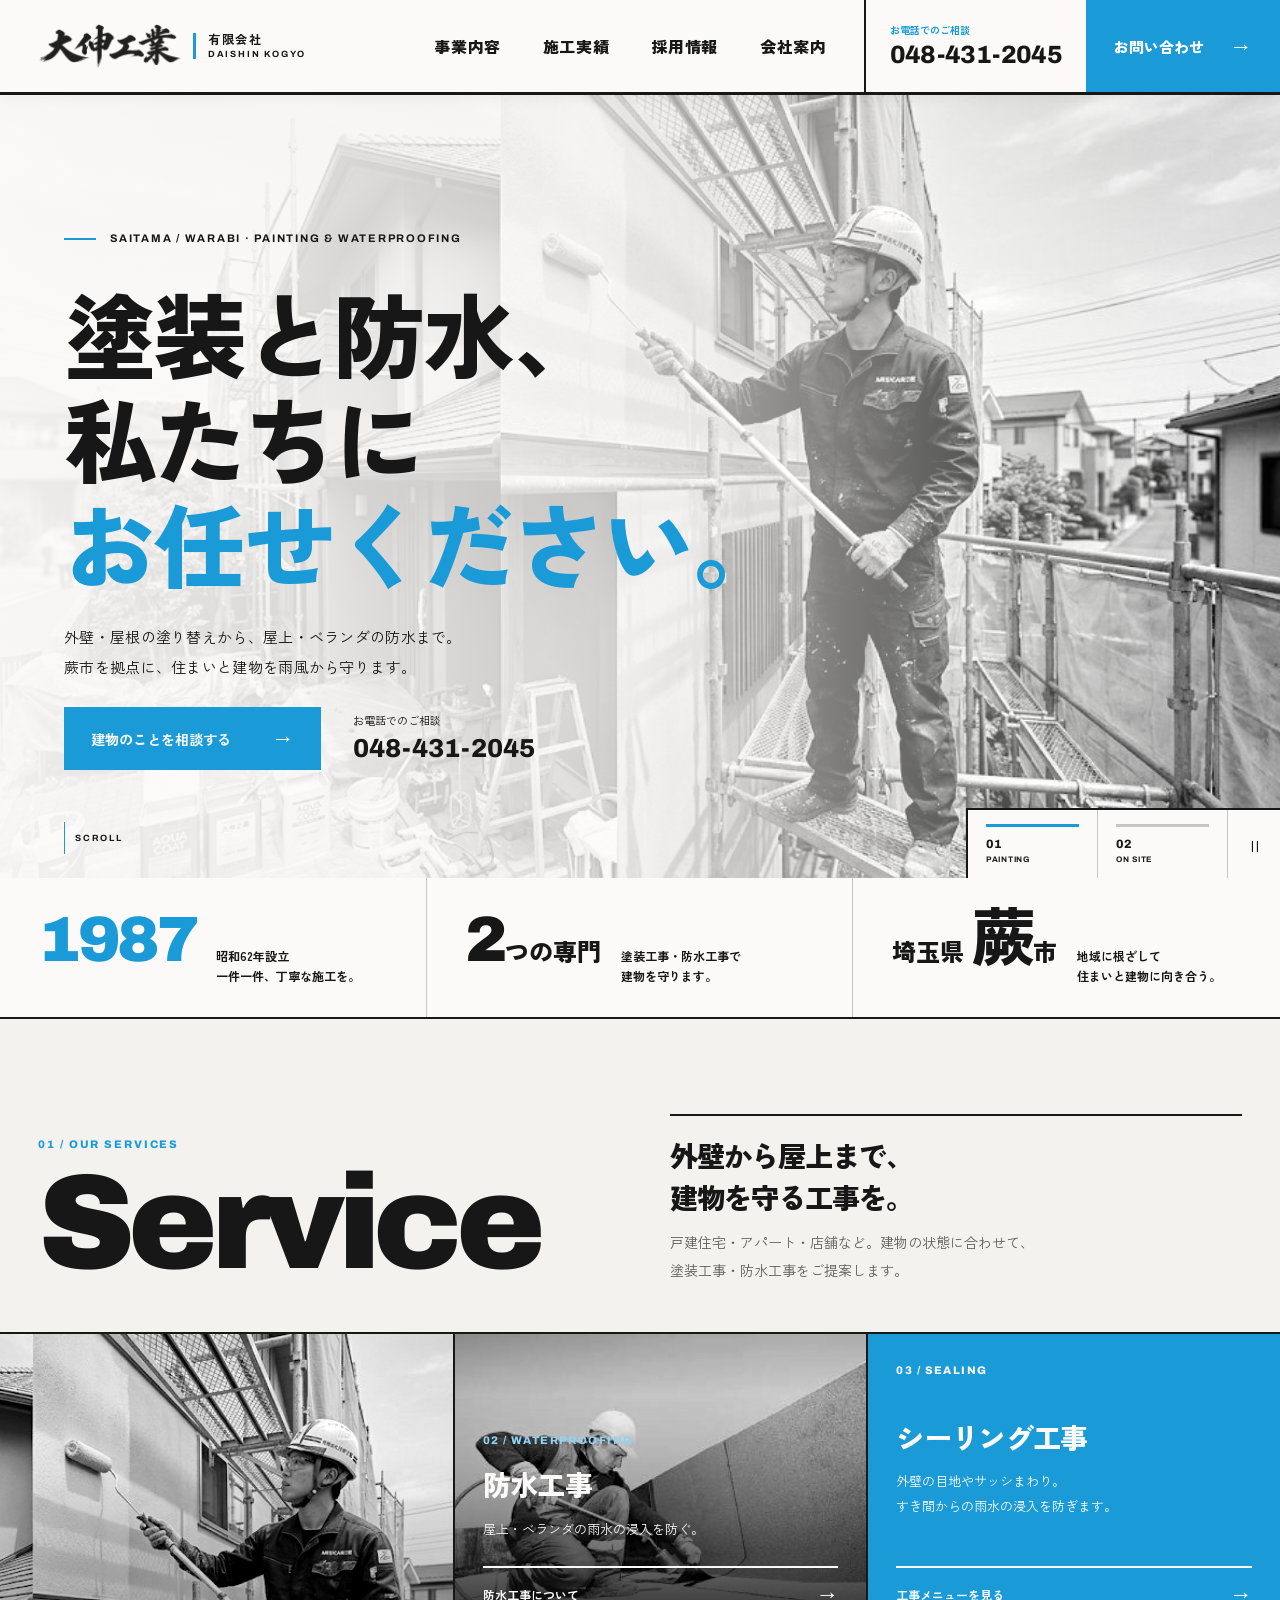
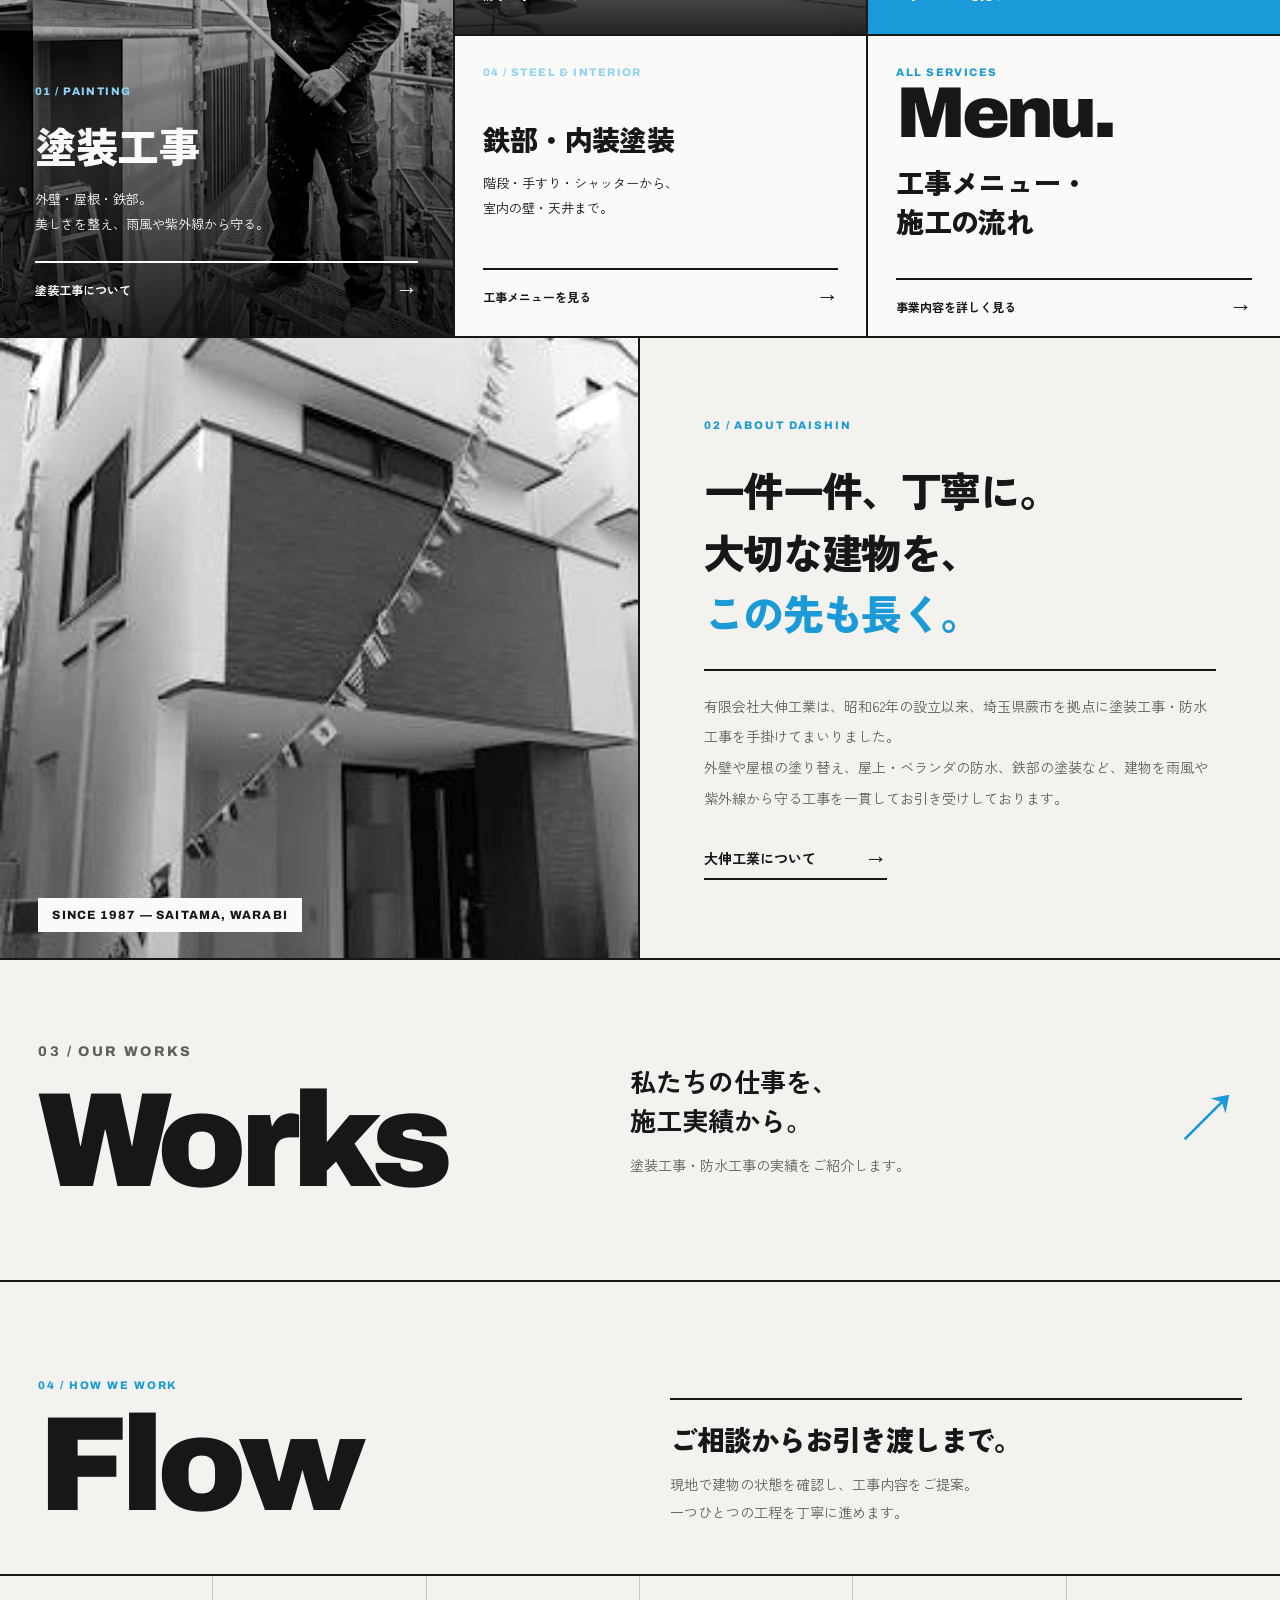
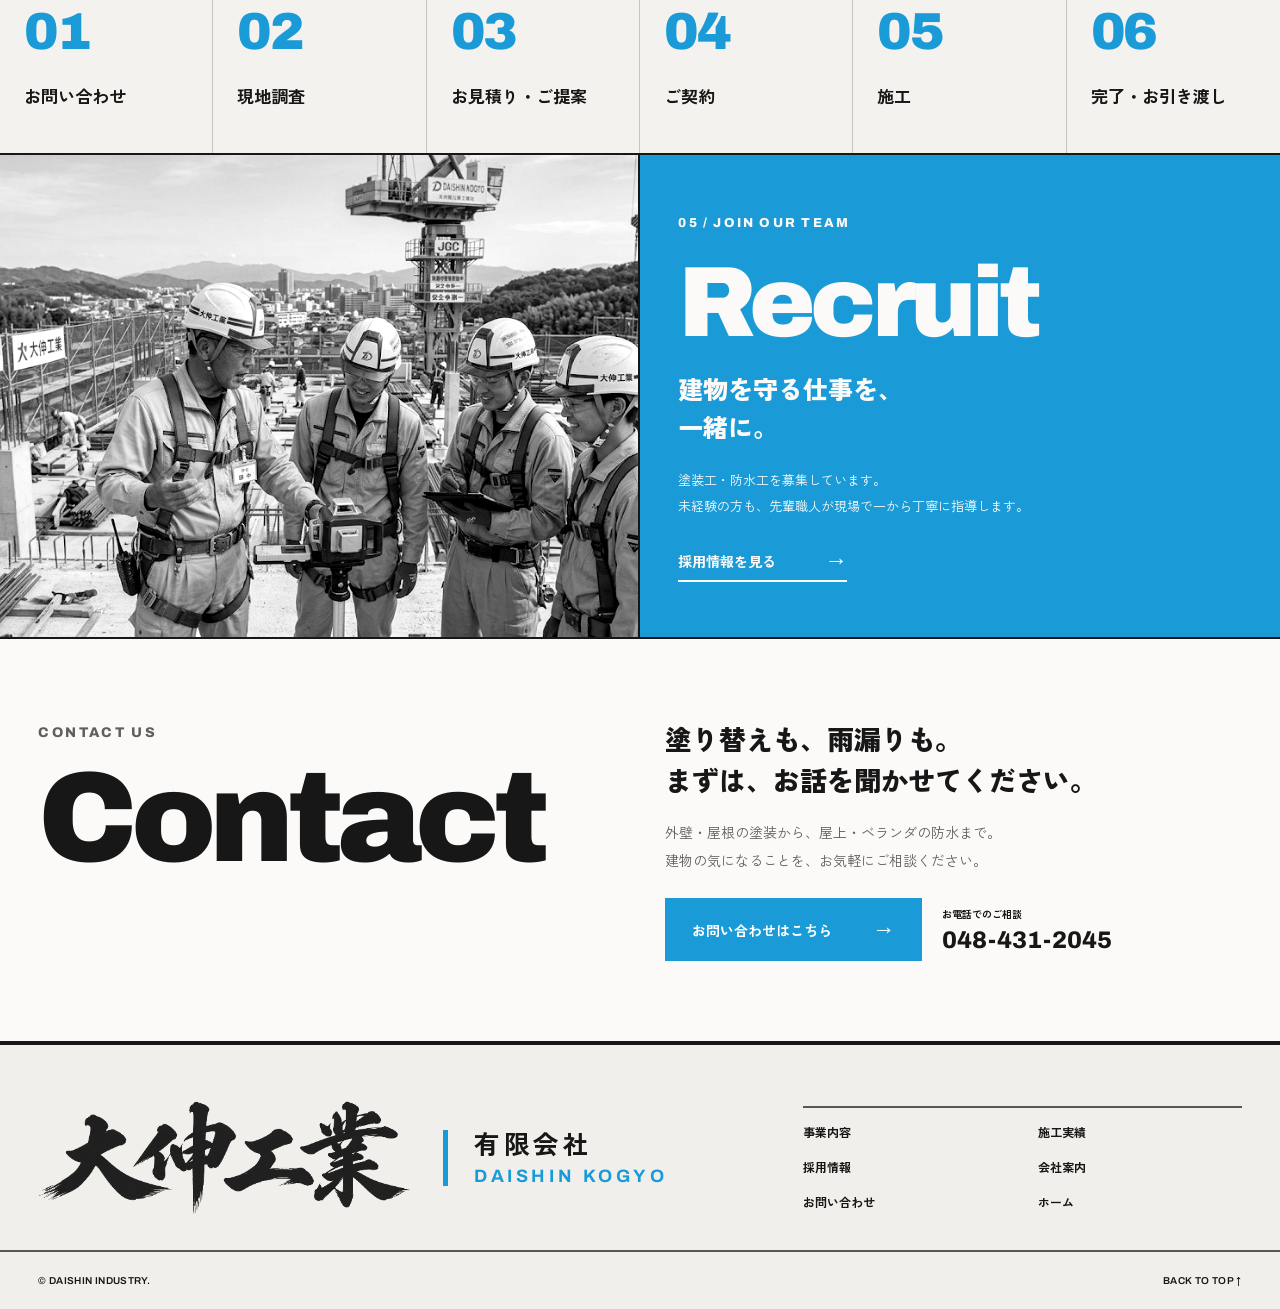
==== commit ed634c83: "電話番号を048-431-2045に変更、FAX表記を削除、施工実績を準備中に Co-Authored-By: Claude Opus 5.5 <noreply@anthropic.com> Clau" ====
--- a/public/index.html
+++ b/public/index.html
@@ -30,13 +30,13 @@
 <body>
 <div style="background: #f3f2ef; color: #171717; font-family: 'Zen Kaku Gothic New', sans-serif; min-height: 100%;">
 
-  <a class="skip" href="#main">本文へスキップ</a><div class="progress" id="reading-progress"></div><header class="site-header" id="page-top"><div class="header-inner"><a class="brand" href="/" aria-label="有限会社大伸工業 ホーム"><img class="brand-logo" src="/assets/img/logo.png" alt="有限会社大伸工業"><span class="brand-sub"><span class="brand-sub-ja">有限会社</span><span class="brand-sub-en">DAISHIN KOGYO</span></span></a><nav class="desktop-nav" aria-label="メインメニュー"><a href="/business">事業内容</a><a href="/works">施工実績</a><a href="/recruit">採用情報</a><a href="/company">会社案内</a></nav><a class="header-phone" href="tel:0480000000"><small>お電話でのご相談</small><strong>048-000-0000</strong></a><a class="header-contact" href="/contact">お問い合わせ<span class="arrow" aria-hidden="true">→</span></a><details class="mobile-menu"><summary aria-label="メニューの開閉"><span class="menu-bars" aria-hidden="true"></span><span>MENU</span></summary><div class="menu-panel"><nav aria-label="モバイルメニュー"><a href="/">ホーム<small>HOME</small></a><a href="/business">事業内容<small>SERVICE</small></a><a href="/works">施工実績<small>WORKS</small></a><a href="/recruit">採用情報<small>RECRUIT</small></a><a href="/company">会社案内<small>COMPANY</small></a></nav><a class="button red" href="/contact">お問い合わせ<span class="arrow" aria-hidden="true">→</span></a></div></details></div></header><main id="main" tabindex="-1" class="main home"><section class="hero" id="top" aria-label="大伸工業の塗装・防水工事"><img class="hero-photo is-active" data-slide="0" src="/assets/img/hero-painting.jpg" alt="外壁を丁寧に塗装する職人" fetchpriority="high"><img class="hero-photo" data-slide="1" src="/assets/img/onsite-team.jpg" alt="大伸工業の元資料に掲載された現場の様子"><div class="hero-shade"></div><div class="hero-content"><p class="hero-kicker">SAITAMA / WARABI · PAINTING &amp; WATERPROOFING</p><h1><span>塗装と防水、</span><span>私たちに</span><span class="accent">お任せください。</span></h1><p class="hero-copy">外壁・屋根の塗り替えから、屋上・ベランダの防水まで。<br>蕨市を拠点に、住まいと建物を雨風から守ります。</p><div class="hero-actions"><a class="button red" href="/contact">建物のことを相談する<span class="arrow" aria-hidden="true">→</span></a><a class="hero-phone" href="tel:0480000000"><small>お電話でのご相談</small><strong>048-000-0000</strong></a></div></div><a class="scroll-cue" href="#services">SCROLL</a><div class="hero-controls" aria-label="メイン写真の切り替え"><button class="slide-control" data-go="0" type="button" aria-label="塗装工事の写真" aria-pressed="true"><span>01</span><small>PAINTING</small></button><button class="slide-control" data-go="1" type="button" aria-label="現場の写真" aria-pressed="false"><span>02</span><small>ON SITE</small></button><button class="slide-pause" type="button" aria-label="写真の自動切り替えを停止">Ⅱ</button></div></section>
+  <a class="skip" href="#main">本文へスキップ</a><div class="progress" id="reading-progress"></div><header class="site-header" id="page-top"><div class="header-inner"><a class="brand" href="/" aria-label="有限会社大伸工業 ホーム"><img class="brand-logo" src="/assets/img/logo.png" alt="有限会社大伸工業"><span class="brand-sub"><span class="brand-sub-ja">有限会社</span><span class="brand-sub-en">DAISHIN KOGYO</span></span></a><nav class="desktop-nav" aria-label="メインメニュー"><a href="/business">事業内容</a><a href="/works">施工実績</a><a href="/recruit">採用情報</a><a href="/company">会社案内</a></nav><a class="header-phone" href="tel:0484312045"><small>お電話でのご相談</small><strong>048-431-2045</strong></a><a class="header-contact" href="/contact">お問い合わせ<span class="arrow" aria-hidden="true">→</span></a><details class="mobile-menu"><summary aria-label="メニューの開閉"><span class="menu-bars" aria-hidden="true"></span><span>MENU</span></summary><div class="menu-panel"><nav aria-label="モバイルメニュー"><a href="/">ホーム<small>HOME</small></a><a href="/business">事業内容<small>SERVICE</small></a><a href="/works">施工実績<small>WORKS</small></a><a href="/recruit">採用情報<small>RECRUIT</small></a><a href="/company">会社案内<small>COMPANY</small></a></nav><a class="button red" href="/contact">お問い合わせ<span class="arrow" aria-hidden="true">→</span></a></div></details></div></header><main id="main" tabindex="-1" class="main home"><section class="hero" id="top" aria-label="大伸工業の塗装・防水工事"><img class="hero-photo is-active" data-slide="0" src="/assets/img/hero-painting.jpg" alt="外壁を丁寧に塗装する職人" fetchpriority="high"><img class="hero-photo" data-slide="1" src="/assets/img/onsite-team.jpg" alt="大伸工業の元資料に掲載された現場の様子"><div class="hero-shade"></div><div class="hero-content"><p class="hero-kicker">SAITAMA / WARABI · PAINTING &amp; WATERPROOFING</p><h1><span>塗装と防水、</span><span>私たちに</span><span class="accent">お任せください。</span></h1><p class="hero-copy">外壁・屋根の塗り替えから、屋上・ベランダの防水まで。<br>蕨市を拠点に、住まいと建物を雨風から守ります。</p><div class="hero-actions"><a class="button red" href="/contact">建物のことを相談する<span class="arrow" aria-hidden="true">→</span></a><a class="hero-phone" href="tel:0484312045"><small>お電話でのご相談</small><strong>048-431-2045</strong></a></div></div><a class="scroll-cue" href="#services">SCROLL</a><div class="hero-controls" aria-label="メイン写真の切り替え"><button class="slide-control" data-go="0" type="button" aria-label="塗装工事の写真" aria-pressed="true"><span>01</span><small>PAINTING</small></button><button class="slide-control" data-go="1" type="button" aria-label="現場の写真" aria-pressed="false"><span>02</span><small>ON SITE</small></button><button class="slide-pause" type="button" aria-label="写真の自動切り替えを停止">Ⅱ</button></div></section>
 <div class="stats"><div class="stat"><strong>1987</strong><span>昭和62年設立<br>一件一件、丁寧な施工を。</span></div><div class="stat"><strong>2<small>つの専門</small></strong><span>塗装工事・防水工事で<br>建物を守ります。</span></div><div class="stat"><strong><small>埼玉県</small> 蕨<small>市</small></strong><span>地域に根ざして<br>住まいと建物に向き合う。</span></div></div>
 <section id="services"><div class="section-head" data-reveal><div><p class="kicker">01 / OUR SERVICES</p><h2 class="display-title">Service</h2></div><div class="section-description"><h3>外壁から屋上まで、<br>建物を守る工事を。</h3><p>戸建住宅・アパート・店舗など。建物の状態に合わせて、<br>塗装工事・防水工事をご提案します。</p></div></div><div class="service-grid"><a class="service-card photo tall" href="/business#painting" data-reveal><img src="/assets/img/hero-painting.jpg" alt="外壁塗装の施工風景" loading="lazy"><div class="service-card-content"><span class="service-number">01 / PAINTING</span><h3>塗装工事</h3><p>外壁・屋根・鉄部。<br>美しさを整え、雨風や紫外線から守る。</p><div class="service-card-bottom">塗装工事について<span class="arrow" aria-hidden="true">→</span></div></div></a><a class="service-card photo" href="/business#waterproofing" data-reveal><img src="/assets/img/waterproofing.jpg" alt="屋上の防水工事" loading="lazy"><div class="service-card-content"><span class="service-number">02 / WATERPROOFING</span><h3>防水工事</h3><p>屋上・ベランダの雨水の浸入を防ぐ。</p><div class="service-card-bottom">防水工事について<span class="arrow" aria-hidden="true">→</span></div></div></a><a class="service-card red" href="/business#menu" data-reveal><span class="service-number">03 / SEALING</span><div><h3>シーリング工事</h3><p>外壁の目地やサッシまわり。<br>すき間からの雨水の浸入を防ぎます。</p></div><div class="service-card-bottom">工事メニューを見る<span class="arrow" aria-hidden="true">→</span></div></a><a class="service-card black" href="/business#menu" data-reveal><span class="service-number">04 / STEEL &amp; INTERIOR</span><div><h3>鉄部・内装塗装</h3><p>階段・手すり・シャッターから、<br>室内の壁・天井まで。</p></div><div class="service-card-bottom">工事メニューを見る<span class="arrow" aria-hidden="true">→</span></div></a><a class="service-card" href="/business" data-reveal><span class="service-number accent">ALL SERVICES</span><div><span class="service-check">Menu.</span><h3>工事メニュー・<br>施工の流れ</h3></div><div class="service-card-bottom">事業内容を詳しく見る<span class="arrow" aria-hidden="true">→</span></div></a></div></section>
 <section class="about" id="about"><figure class="about-image" data-reveal><img src="/assets/img/company-building.jpg" alt="埼玉県蕨市にある大伸工業の社屋" loading="lazy"><figcaption>SINCE 1987 — SAITAMA, WARABI</figcaption></figure><div class="about-content" data-reveal><p class="kicker">02 / ABOUT DAISHIN</p><h2>一件一件、丁寧に。<br>大切な建物を、<br><span class="accent">この先も長く。</span></h2><p>有限会社大伸工業は、昭和62年の設立以来、埼玉県蕨市を拠点に塗装工事・防水工事を手掛けてまいりました。<br>外壁や屋根の塗り替え、屋上・ベランダの防水、鉄部の塗装など、建物を雨風や紫外線から守る工事を一貫してお引き受けしております。</p><a class="text-link" href="/company">大伸工業について<span class="arrow" aria-hidden="true">→</span></a></div></section>
 <a class="work-banner" href="/works" data-reveal><div><p class="kicker">03 / OUR WORKS</p><h2 class="display-title">Works</h2></div><div><h3>私たちの仕事を、<br>施工実績から。</h3><p>塗装工事・防水工事の実績をご紹介します。</p></div><span class="big-arrow" aria-hidden="true">↗</span></a>
 <section id="flow"><div class="section-head" data-reveal><div><p class="kicker">04 / HOW WE WORK</p><h2 class="display-title">Flow</h2></div><div class="section-description"><h3>ご相談からお引き渡しまで。</h3><p>現地で建物の状態を確認し、工事内容をご提案。<br>一つひとつの工程を丁寧に進めます。</p></div></div><div class="flow-grid"><div class="flow-step" data-reveal><strong>01</strong><h3>お問い合わせ</h3></div><div class="flow-step" data-reveal><strong>02</strong><h3>現地調査</h3></div><div class="flow-step" data-reveal><strong>03</strong><h3>お見積り・ご提案</h3></div><div class="flow-step" data-reveal><strong>04</strong><h3>ご契約</h3></div><div class="flow-step" data-reveal><strong>05</strong><h3>施工</h3></div><div class="flow-step" data-reveal><strong>06</strong><h3>完了・お引き渡し</h3></div></div></section>
-<section class="recruit-band"><div class="recruit-visual" data-reveal><img src="/assets/img/onsite-team.jpg" alt="現場で働く職人の様子" loading="lazy"></div><div class="recruit-content" data-reveal><p class="kicker">05 / JOIN OUR TEAM</p><h2 class="display-title">Recruit</h2><h3>建物を守る仕事を、<br>一緒に。</h3><p>塗装工・防水工を募集しています。<br>未経験の方も、先輩職人が現場で一から丁寧に指導します。</p><a class="text-link" href="/recruit">採用情報を見る<span class="arrow" aria-hidden="true">→</span></a></div></section></main><section class="contact-band" aria-label="お問い合わせ"><div><p class="kicker">CONTACT US</p><h2 class="display-title">Contact</h2></div><div><h3>塗り替えも、雨漏りも。<br>まずは、お話を聞かせてください。</h3><p>外壁・屋根の塗装から、屋上・ベランダの防水まで。<br>建物の気になることを、お気軽にご相談ください。</p><div class="contact-actions"><a class="button red" href="/contact">お問い合わせはこちら<span class="arrow" aria-hidden="true">→</span></a><a class="contact-phone" href="tel:0480000000"><small>お電話でのご相談</small>048-000-0000</a></div></div></section><footer class="site-footer"><div class="footer-top"><div class="footer-lockup" role="img" aria-label="有限会社大伸工業"><img src="/assets/img/logo.png" alt=""><span class="brand-sub"><span class="brand-sub-ja">有限会社</span><span class="brand-sub-en">DAISHIN KOGYO</span></span></div><nav class="footer-nav" aria-label="フッターメニュー"><a href="/business">事業内容</a><a href="/works">施工実績</a><a href="/recruit">採用情報</a><a href="/company">会社案内</a><a href="/contact">お問い合わせ</a><a href="/">ホーム</a></nav></div><div class="footer-bottom"><span>© DAISHIN INDUSTRY.</span><a href="#page-top">BACK TO TOP ↑</a></div></footer><nav class="mobile-cta" aria-label="クイックお問い合わせ"><a href="tel:0480000000">電話で相談</a><a href="/contact">お問い合わせ <span aria-hidden="true">→</span></a></nav>
+<section class="recruit-band"><div class="recruit-visual" data-reveal><img src="/assets/img/onsite-team.jpg" alt="現場で働く職人の様子" loading="lazy"></div><div class="recruit-content" data-reveal><p class="kicker">05 / JOIN OUR TEAM</p><h2 class="display-title">Recruit</h2><h3>建物を守る仕事を、<br>一緒に。</h3><p>塗装工・防水工を募集しています。<br>未経験の方も、先輩職人が現場で一から丁寧に指導します。</p><a class="text-link" href="/recruit">採用情報を見る<span class="arrow" aria-hidden="true">→</span></a></div></section></main><section class="contact-band" aria-label="お問い合わせ"><div><p class="kicker">CONTACT US</p><h2 class="display-title">Contact</h2></div><div><h3>塗り替えも、雨漏りも。<br>まずは、お話を聞かせてください。</h3><p>外壁・屋根の塗装から、屋上・ベランダの防水まで。<br>建物の気になることを、お気軽にご相談ください。</p><div class="contact-actions"><a class="button red" href="/contact">お問い合わせはこちら<span class="arrow" aria-hidden="true">→</span></a><a class="contact-phone" href="tel:0484312045"><small>お電話でのご相談</small>048-431-2045</a></div></div></section><footer class="site-footer"><div class="footer-top"><div class="footer-lockup" role="img" aria-label="有限会社大伸工業"><img src="/assets/img/logo.png" alt=""><span class="brand-sub"><span class="brand-sub-ja">有限会社</span><span class="brand-sub-en">DAISHIN KOGYO</span></span></div><nav class="footer-nav" aria-label="フッターメニュー"><a href="/business">事業内容</a><a href="/works">施工実績</a><a href="/recruit">採用情報</a><a href="/company">会社案内</a><a href="/contact">お問い合わせ</a><a href="/">ホーム</a></nav></div><div class="footer-bottom"><span>© DAISHIN INDUSTRY.</span><a href="#page-top">BACK TO TOP ↑</a></div></footer><nav class="mobile-cta" aria-label="クイックお問い合わせ"><a href="tel:0484312045">電話で相談</a><a href="/contact">お問い合わせ <span aria-hidden="true">→</span></a></nav>
 </div>
 <script src="/js/main.js" defer></script>
 </body>
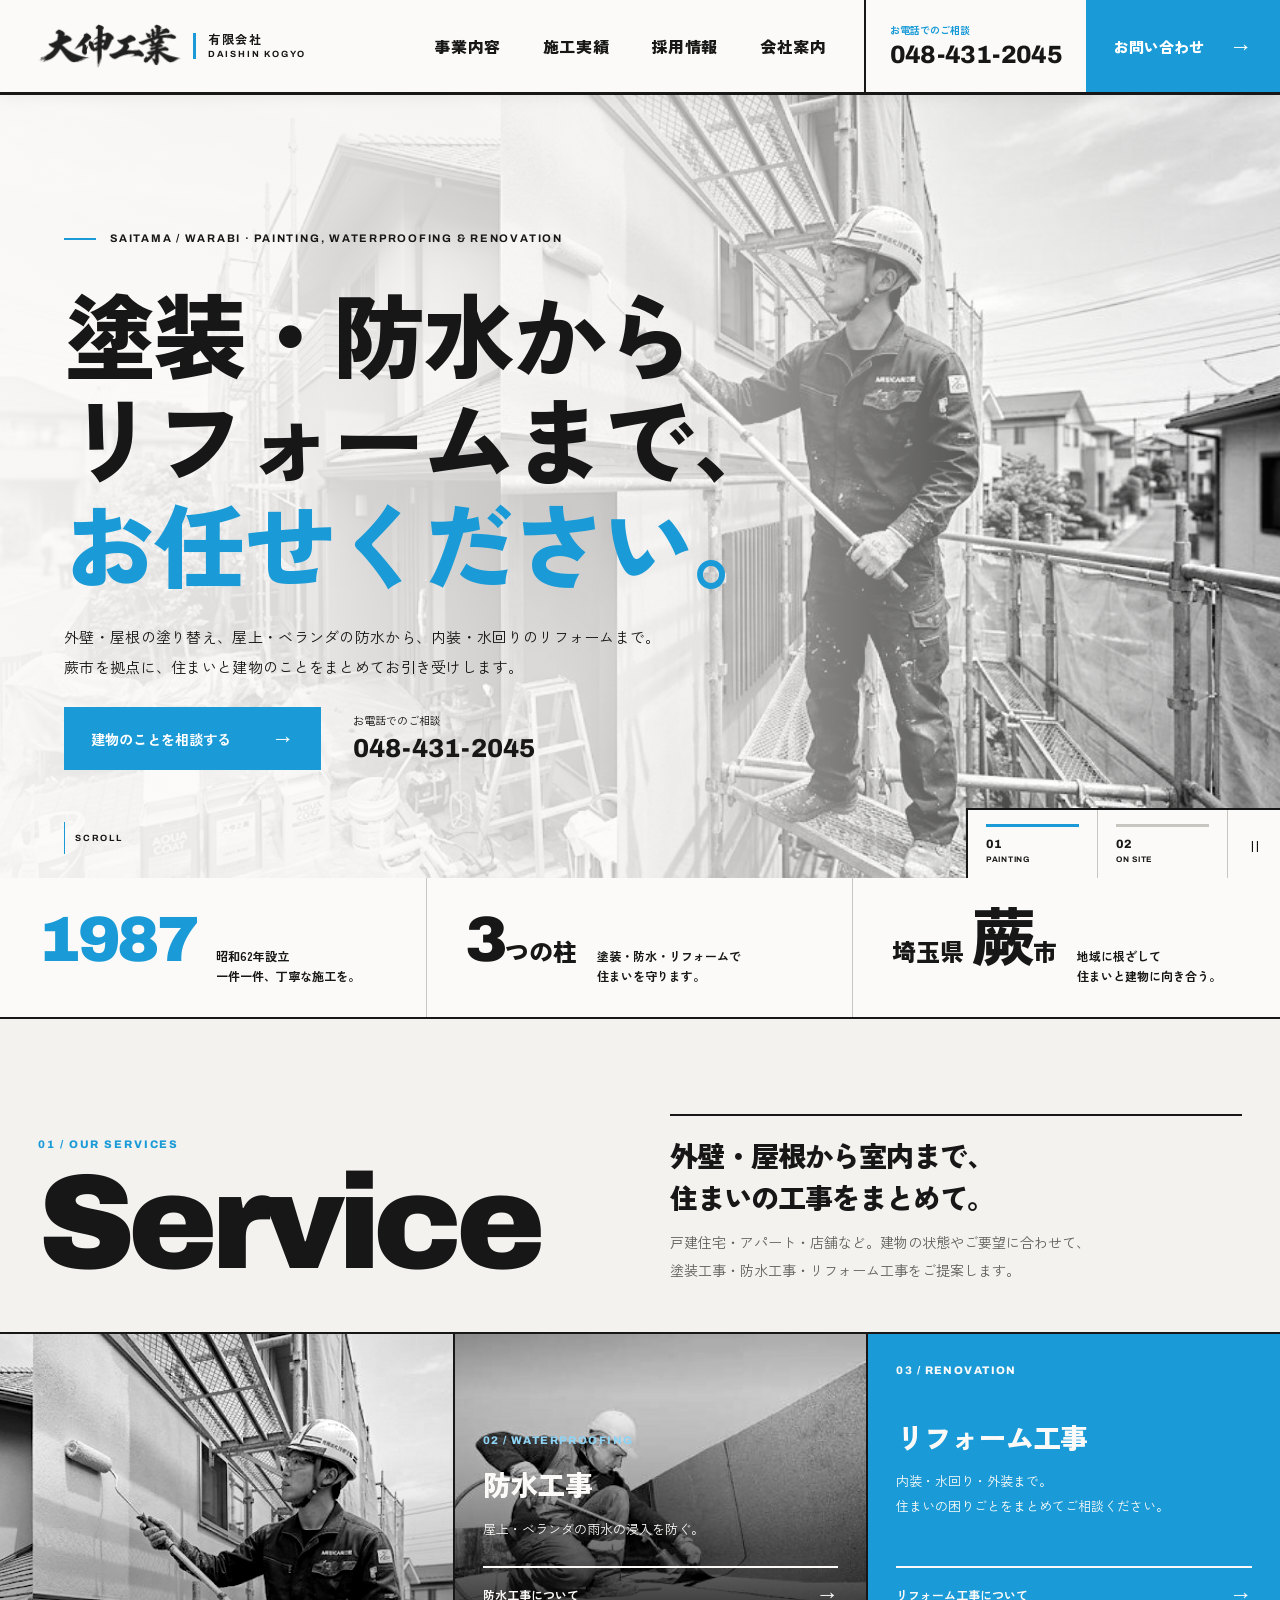
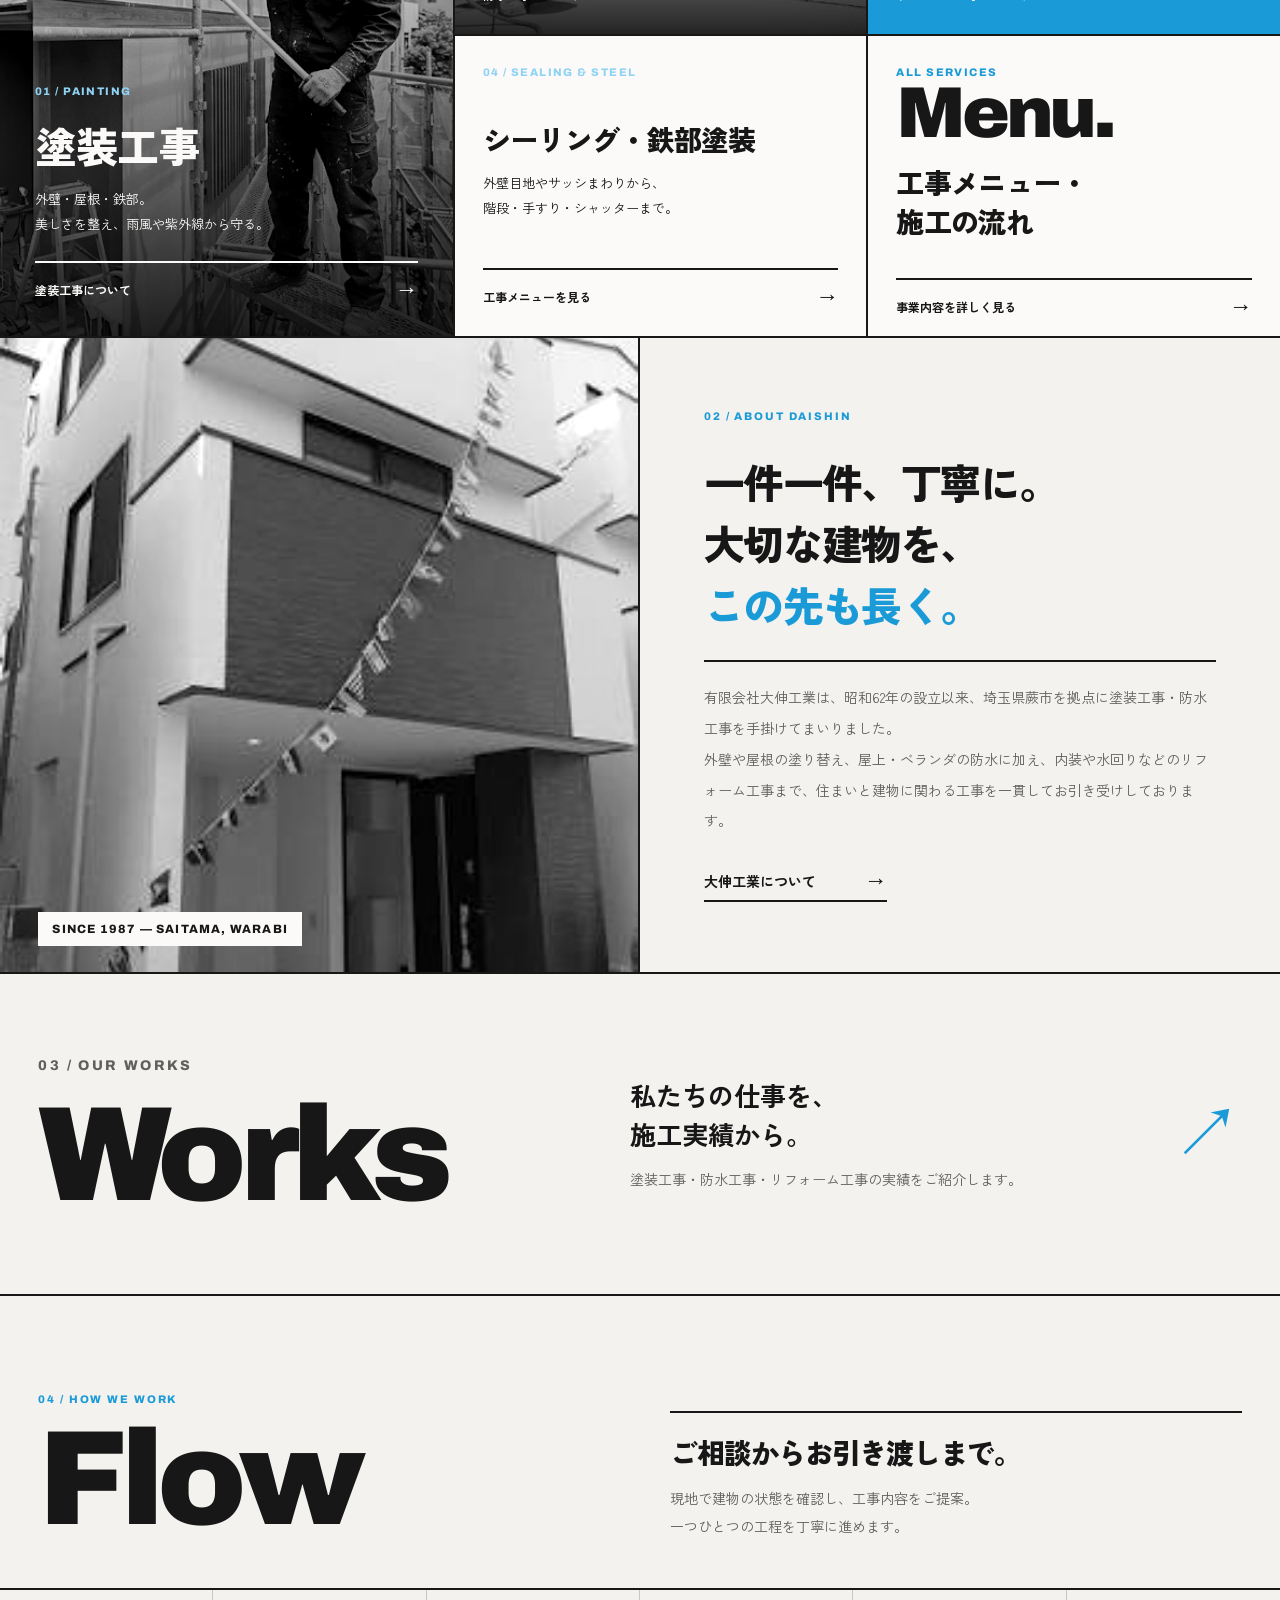
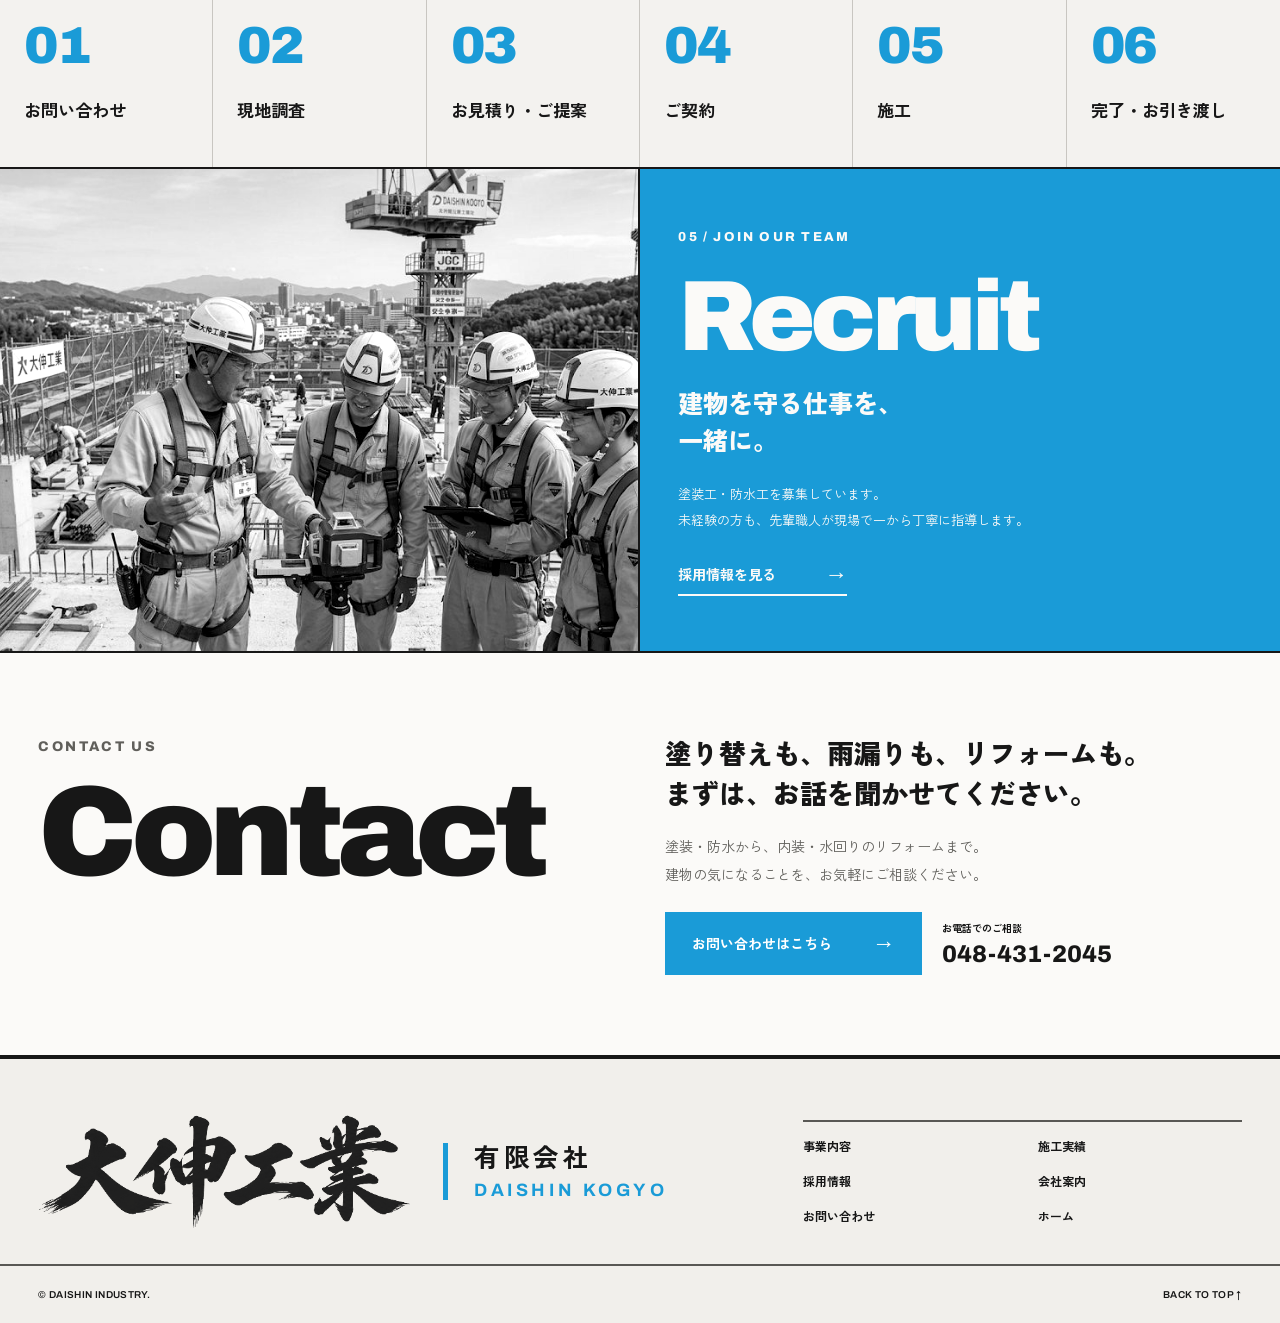
==== commit f67900b7: "リフォーム工事全般に対応する内容に変更（トップ・事業内容・会社案内ほか） Co-Authored-By: Claude Opus 5.5 <noreply@anthropic.com> Claude-" ====
--- a/public/index.html
+++ b/public/index.html
@@ -3,13 +3,13 @@
 <head>
 <meta charset="utf-8">
 <meta name="viewport" content="width=device-width, initial-scale=1">
-<title>有限会社大伸工業｜埼玉県蕨市の塗装・防水工事</title>
-<meta name="description" content="埼玉県蕨市の有限会社大伸工業。昭和62年設立。外壁・屋根の塗装、屋上・ベランダの防水工事を承ります。">
+<title>有限会社大伸工業｜埼玉県蕨市の塗装・防水・リフォーム工事</title>
+<meta name="description" content="埼玉県蕨市の有限会社大伸工業。昭和62年設立。外壁・屋根の塗装、屋上・ベランダの防水工事から、内装・水回りなどのリフォーム工事全般まで承ります。">
 <link rel="canonical" href="https://daishinkogyo-warabi.com/">
 <meta property="og:type" content="website">
 <meta property="og:site_name" content="有限会社大伸工業">
-<meta property="og:title" content="有限会社大伸工業｜埼玉県蕨市の塗装・防水工事">
-<meta property="og:description" content="埼玉県蕨市の有限会社大伸工業。昭和62年設立。外壁・屋根の塗装、屋上・ベランダの防水工事を承ります。">
+<meta property="og:title" content="有限会社大伸工業｜埼玉県蕨市の塗装・防水・リフォーム工事">
+<meta property="og:description" content="埼玉県蕨市の有限会社大伸工業。昭和62年設立。外壁・屋根の塗装、屋上・ベランダの防水工事から、内装・水回りなどのリフォーム工事全般まで承ります。">
 <meta property="og:url" content="https://daishinkogyo-warabi.com/">
 <meta property="og:image" content="https://daishinkogyo-warabi.com/assets/img/ogp.jpg">
 <meta property="og:locale" content="ja_JP">
@@ -24,19 +24,19 @@
 <link rel="stylesheet" href="/css/style.css">
 <link rel="preload" as="image" href="/assets/img/hero-painting.jpg">
 <script type="application/ld+json">
-{"@context":"https://schema.org","@type":"HomeAndConstructionBusiness","name":"有限会社大伸工業","url":"https://daishinkogyo-warabi.com/","logo":"https://daishinkogyo-warabi.com/assets/img/logo.png","image":"https://daishinkogyo-warabi.com/assets/img/hero-painting.jpg","foundingDate":"1987-07-21","address":{"@type":"PostalAddress","postalCode":"335-0001","addressRegion":"埼玉県","addressLocality":"蕨市","streetAddress":"北町1丁目14-10","addressCountry":"JP"},"areaServed":"埼玉県","description":"埼玉県蕨市の塗装工事・防水工事。外壁・屋根の塗装、屋上・ベランダの防水工事を承ります。"}
+{"@context":"https://schema.org","@type":"HomeAndConstructionBusiness","name":"有限会社大伸工業","url":"https://daishinkogyo-warabi.com/","logo":"https://daishinkogyo-warabi.com/assets/img/logo.png","image":"https://daishinkogyo-warabi.com/assets/img/hero-painting.jpg","foundingDate":"1987-07-21","address":{"@type":"PostalAddress","postalCode":"335-0001","addressRegion":"埼玉県","addressLocality":"蕨市","streetAddress":"北町1丁目14-10","addressCountry":"JP"},"areaServed":"埼玉県","description":"埼玉県蕨市の塗装工事・防水工事・リフォーム工事。外壁・屋根の塗装、屋上・ベランダの防水工事から、内装・水回りなどのリフォーム工事全般まで承ります。"}
 </script>
 </head>
 <body>
 <div style="background: #f3f2ef; color: #171717; font-family: 'Zen Kaku Gothic New', sans-serif; min-height: 100%;">
 
-  <a class="skip" href="#main">本文へスキップ</a><div class="progress" id="reading-progress"></div><header class="site-header" id="page-top"><div class="header-inner"><a class="brand" href="/" aria-label="有限会社大伸工業 ホーム"><img class="brand-logo" src="/assets/img/logo.png" alt="有限会社大伸工業"><span class="brand-sub"><span class="brand-sub-ja">有限会社</span><span class="brand-sub-en">DAISHIN KOGYO</span></span></a><nav class="desktop-nav" aria-label="メインメニュー"><a href="/business">事業内容</a><a href="/works">施工実績</a><a href="/recruit">採用情報</a><a href="/company">会社案内</a></nav><a class="header-phone" href="tel:0484312045"><small>お電話でのご相談</small><strong>048-431-2045</strong></a><a class="header-contact" href="/contact">お問い合わせ<span class="arrow" aria-hidden="true">→</span></a><details class="mobile-menu"><summary aria-label="メニューの開閉"><span class="menu-bars" aria-hidden="true"></span><span>MENU</span></summary><div class="menu-panel"><nav aria-label="モバイルメニュー"><a href="/">ホーム<small>HOME</small></a><a href="/business">事業内容<small>SERVICE</small></a><a href="/works">施工実績<small>WORKS</small></a><a href="/recruit">採用情報<small>RECRUIT</small></a><a href="/company">会社案内<small>COMPANY</small></a></nav><a class="button red" href="/contact">お問い合わせ<span class="arrow" aria-hidden="true">→</span></a></div></details></div></header><main id="main" tabindex="-1" class="main home"><section class="hero" id="top" aria-label="大伸工業の塗装・防水工事"><img class="hero-photo is-active" data-slide="0" src="/assets/img/hero-painting.jpg" alt="外壁を丁寧に塗装する職人" fetchpriority="high"><img class="hero-photo" data-slide="1" src="/assets/img/onsite-team.jpg" alt="大伸工業の元資料に掲載された現場の様子"><div class="hero-shade"></div><div class="hero-content"><p class="hero-kicker">SAITAMA / WARABI · PAINTING &amp; WATERPROOFING</p><h1><span>塗装と防水、</span><span>私たちに</span><span class="accent">お任せください。</span></h1><p class="hero-copy">外壁・屋根の塗り替えから、屋上・ベランダの防水まで。<br>蕨市を拠点に、住まいと建物を雨風から守ります。</p><div class="hero-actions"><a class="button red" href="/contact">建物のことを相談する<span class="arrow" aria-hidden="true">→</span></a><a class="hero-phone" href="tel:0484312045"><small>お電話でのご相談</small><strong>048-431-2045</strong></a></div></div><a class="scroll-cue" href="#services">SCROLL</a><div class="hero-controls" aria-label="メイン写真の切り替え"><button class="slide-control" data-go="0" type="button" aria-label="塗装工事の写真" aria-pressed="true"><span>01</span><small>PAINTING</small></button><button class="slide-control" data-go="1" type="button" aria-label="現場の写真" aria-pressed="false"><span>02</span><small>ON SITE</small></button><button class="slide-pause" type="button" aria-label="写真の自動切り替えを停止">Ⅱ</button></div></section>
-<div class="stats"><div class="stat"><strong>1987</strong><span>昭和62年設立<br>一件一件、丁寧な施工を。</span></div><div class="stat"><strong>2<small>つの専門</small></strong><span>塗装工事・防水工事で<br>建物を守ります。</span></div><div class="stat"><strong><small>埼玉県</small> 蕨<small>市</small></strong><span>地域に根ざして<br>住まいと建物に向き合う。</span></div></div>
-<section id="services"><div class="section-head" data-reveal><div><p class="kicker">01 / OUR SERVICES</p><h2 class="display-title">Service</h2></div><div class="section-description"><h3>外壁から屋上まで、<br>建物を守る工事を。</h3><p>戸建住宅・アパート・店舗など。建物の状態に合わせて、<br>塗装工事・防水工事をご提案します。</p></div></div><div class="service-grid"><a class="service-card photo tall" href="/business#painting" data-reveal><img src="/assets/img/hero-painting.jpg" alt="外壁塗装の施工風景" loading="lazy"><div class="service-card-content"><span class="service-number">01 / PAINTING</span><h3>塗装工事</h3><p>外壁・屋根・鉄部。<br>美しさを整え、雨風や紫外線から守る。</p><div class="service-card-bottom">塗装工事について<span class="arrow" aria-hidden="true">→</span></div></div></a><a class="service-card photo" href="/business#waterproofing" data-reveal><img src="/assets/img/waterproofing.jpg" alt="屋上の防水工事" loading="lazy"><div class="service-card-content"><span class="service-number">02 / WATERPROOFING</span><h3>防水工事</h3><p>屋上・ベランダの雨水の浸入を防ぐ。</p><div class="service-card-bottom">防水工事について<span class="arrow" aria-hidden="true">→</span></div></div></a><a class="service-card red" href="/business#menu" data-reveal><span class="service-number">03 / SEALING</span><div><h3>シーリング工事</h3><p>外壁の目地やサッシまわり。<br>すき間からの雨水の浸入を防ぎます。</p></div><div class="service-card-bottom">工事メニューを見る<span class="arrow" aria-hidden="true">→</span></div></a><a class="service-card black" href="/business#menu" data-reveal><span class="service-number">04 / STEEL &amp; INTERIOR</span><div><h3>鉄部・内装塗装</h3><p>階段・手すり・シャッターから、<br>室内の壁・天井まで。</p></div><div class="service-card-bottom">工事メニューを見る<span class="arrow" aria-hidden="true">→</span></div></a><a class="service-card" href="/business" data-reveal><span class="service-number accent">ALL SERVICES</span><div><span class="service-check">Menu.</span><h3>工事メニュー・<br>施工の流れ</h3></div><div class="service-card-bottom">事業内容を詳しく見る<span class="arrow" aria-hidden="true">→</span></div></a></div></section>
-<section class="about" id="about"><figure class="about-image" data-reveal><img src="/assets/img/company-building.jpg" alt="埼玉県蕨市にある大伸工業の社屋" loading="lazy"><figcaption>SINCE 1987 — SAITAMA, WARABI</figcaption></figure><div class="about-content" data-reveal><p class="kicker">02 / ABOUT DAISHIN</p><h2>一件一件、丁寧に。<br>大切な建物を、<br><span class="accent">この先も長く。</span></h2><p>有限会社大伸工業は、昭和62年の設立以来、埼玉県蕨市を拠点に塗装工事・防水工事を手掛けてまいりました。<br>外壁や屋根の塗り替え、屋上・ベランダの防水、鉄部の塗装など、建物を雨風や紫外線から守る工事を一貫してお引き受けしております。</p><a class="text-link" href="/company">大伸工業について<span class="arrow" aria-hidden="true">→</span></a></div></section>
-<a class="work-banner" href="/works" data-reveal><div><p class="kicker">03 / OUR WORKS</p><h2 class="display-title">Works</h2></div><div><h3>私たちの仕事を、<br>施工実績から。</h3><p>塗装工事・防水工事の実績をご紹介します。</p></div><span class="big-arrow" aria-hidden="true">↗</span></a>
+  <a class="skip" href="#main">本文へスキップ</a><div class="progress" id="reading-progress"></div><header class="site-header" id="page-top"><div class="header-inner"><a class="brand" href="/" aria-label="有限会社大伸工業 ホーム"><img class="brand-logo" src="/assets/img/logo.png" alt="有限会社大伸工業"><span class="brand-sub"><span class="brand-sub-ja">有限会社</span><span class="brand-sub-en">DAISHIN KOGYO</span></span></a><nav class="desktop-nav" aria-label="メインメニュー"><a href="/business">事業内容</a><a href="/works">施工実績</a><a href="/recruit">採用情報</a><a href="/company">会社案内</a></nav><a class="header-phone" href="tel:0484312045"><small>お電話でのご相談</small><strong>048-431-2045</strong></a><a class="header-contact" href="/contact">お問い合わせ<span class="arrow" aria-hidden="true">→</span></a><details class="mobile-menu"><summary aria-label="メニューの開閉"><span class="menu-bars" aria-hidden="true"></span><span>MENU</span></summary><div class="menu-panel"><nav aria-label="モバイルメニュー"><a href="/">ホーム<small>HOME</small></a><a href="/business">事業内容<small>SERVICE</small></a><a href="/works">施工実績<small>WORKS</small></a><a href="/recruit">採用情報<small>RECRUIT</small></a><a href="/company">会社案内<small>COMPANY</small></a></nav><a class="button red" href="/contact">お問い合わせ<span class="arrow" aria-hidden="true">→</span></a></div></details></div></header><main id="main" tabindex="-1" class="main home"><section class="hero" id="top" aria-label="大伸工業の塗装・防水・リフォーム工事"><img class="hero-photo is-active" data-slide="0" src="/assets/img/hero-painting.jpg" alt="外壁を丁寧に塗装する職人" fetchpriority="high"><img class="hero-photo" data-slide="1" src="/assets/img/onsite-team.jpg" alt="大伸工業の元資料に掲載された現場の様子"><div class="hero-shade"></div><div class="hero-content"><p class="hero-kicker">SAITAMA / WARABI · PAINTING, WATERPROOFING &amp; RENOVATION</p><h1><span>塗装・防水から</span><span>リフォームまで、</span><span class="accent">お任せください。</span></h1><p class="hero-copy">外壁・屋根の塗り替え、屋上・ベランダの防水から、内装・水回りのリフォームまで。<br>蕨市を拠点に、住まいと建物のことをまとめてお引き受けします。</p><div class="hero-actions"><a class="button red" href="/contact">建物のことを相談する<span class="arrow" aria-hidden="true">→</span></a><a class="hero-phone" href="tel:0484312045"><small>お電話でのご相談</small><strong>048-431-2045</strong></a></div></div><a class="scroll-cue" href="#services">SCROLL</a><div class="hero-controls" aria-label="メイン写真の切り替え"><button class="slide-control" data-go="0" type="button" aria-label="塗装工事の写真" aria-pressed="true"><span>01</span><small>PAINTING</small></button><button class="slide-control" data-go="1" type="button" aria-label="現場の写真" aria-pressed="false"><span>02</span><small>ON SITE</small></button><button class="slide-pause" type="button" aria-label="写真の自動切り替えを停止">Ⅱ</button></div></section>
+<div class="stats"><div class="stat"><strong>1987</strong><span>昭和62年設立<br>一件一件、丁寧な施工を。</span></div><div class="stat"><strong>3<small>つの柱</small></strong><span>塗装・防水・リフォームで<br>住まいを守ります。</span></div><div class="stat"><strong><small>埼玉県</small> 蕨<small>市</small></strong><span>地域に根ざして<br>住まいと建物に向き合う。</span></div></div>
+<section id="services"><div class="section-head" data-reveal><div><p class="kicker">01 / OUR SERVICES</p><h2 class="display-title">Service</h2></div><div class="section-description"><h3>外壁・屋根から室内まで、<br>住まいの工事をまとめて。</h3><p>戸建住宅・アパート・店舗など。建物の状態やご要望に合わせて、<br>塗装工事・防水工事・リフォーム工事をご提案します。</p></div></div><div class="service-grid"><a class="service-card photo tall" href="/business#painting" data-reveal><img src="/assets/img/hero-painting.jpg" alt="外壁塗装の施工風景" loading="lazy"><div class="service-card-content"><span class="service-number">01 / PAINTING</span><h3>塗装工事</h3><p>外壁・屋根・鉄部。<br>美しさを整え、雨風や紫外線から守る。</p><div class="service-card-bottom">塗装工事について<span class="arrow" aria-hidden="true">→</span></div></div></a><a class="service-card photo" href="/business#waterproofing" data-reveal><img src="/assets/img/waterproofing.jpg" alt="屋上の防水工事" loading="lazy"><div class="service-card-content"><span class="service-number">02 / WATERPROOFING</span><h3>防水工事</h3><p>屋上・ベランダの雨水の浸入を防ぐ。</p><div class="service-card-bottom">防水工事について<span class="arrow" aria-hidden="true">→</span></div></div></a><a class="service-card red" href="/business#reform" data-reveal><span class="service-number">03 / RENOVATION</span><div><h3>リフォーム工事</h3><p>内装・水回り・外装まで。<br>住まいの困りごとをまとめてご相談ください。</p></div><div class="service-card-bottom">リフォーム工事について<span class="arrow" aria-hidden="true">→</span></div></a><a class="service-card black" href="/business#menu" data-reveal><span class="service-number">04 / SEALING &amp; STEEL</span><div><h3>シーリング・鉄部塗装</h3><p>外壁目地やサッシまわりから、<br>階段・手すり・シャッターまで。</p></div><div class="service-card-bottom">工事メニューを見る<span class="arrow" aria-hidden="true">→</span></div></a><a class="service-card" href="/business" data-reveal><span class="service-number accent">ALL SERVICES</span><div><span class="service-check">Menu.</span><h3>工事メニュー・<br>施工の流れ</h3></div><div class="service-card-bottom">事業内容を詳しく見る<span class="arrow" aria-hidden="true">→</span></div></a></div></section>
+<section class="about" id="about"><figure class="about-image" data-reveal><img src="/assets/img/company-building.jpg" alt="埼玉県蕨市にある大伸工業の社屋" loading="lazy"><figcaption>SINCE 1987 — SAITAMA, WARABI</figcaption></figure><div class="about-content" data-reveal><p class="kicker">02 / ABOUT DAISHIN</p><h2>一件一件、丁寧に。<br>大切な建物を、<br><span class="accent">この先も長く。</span></h2><p>有限会社大伸工業は、昭和62年の設立以来、埼玉県蕨市を拠点に塗装工事・防水工事を手掛けてまいりました。<br>外壁や屋根の塗り替え、屋上・ベランダの防水に加え、内装や水回りなどのリフォーム工事まで、住まいと建物に関わる工事を一貫してお引き受けしております。</p><a class="text-link" href="/company">大伸工業について<span class="arrow" aria-hidden="true">→</span></a></div></section>
+<a class="work-banner" href="/works" data-reveal><div><p class="kicker">03 / OUR WORKS</p><h2 class="display-title">Works</h2></div><div><h3>私たちの仕事を、<br>施工実績から。</h3><p>塗装工事・防水工事・リフォーム工事の実績をご紹介します。</p></div><span class="big-arrow" aria-hidden="true">↗</span></a>
 <section id="flow"><div class="section-head" data-reveal><div><p class="kicker">04 / HOW WE WORK</p><h2 class="display-title">Flow</h2></div><div class="section-description"><h3>ご相談からお引き渡しまで。</h3><p>現地で建物の状態を確認し、工事内容をご提案。<br>一つひとつの工程を丁寧に進めます。</p></div></div><div class="flow-grid"><div class="flow-step" data-reveal><strong>01</strong><h3>お問い合わせ</h3></div><div class="flow-step" data-reveal><strong>02</strong><h3>現地調査</h3></div><div class="flow-step" data-reveal><strong>03</strong><h3>お見積り・ご提案</h3></div><div class="flow-step" data-reveal><strong>04</strong><h3>ご契約</h3></div><div class="flow-step" data-reveal><strong>05</strong><h3>施工</h3></div><div class="flow-step" data-reveal><strong>06</strong><h3>完了・お引き渡し</h3></div></div></section>
-<section class="recruit-band"><div class="recruit-visual" data-reveal><img src="/assets/img/onsite-team.jpg" alt="現場で働く職人の様子" loading="lazy"></div><div class="recruit-content" data-reveal><p class="kicker">05 / JOIN OUR TEAM</p><h2 class="display-title">Recruit</h2><h3>建物を守る仕事を、<br>一緒に。</h3><p>塗装工・防水工を募集しています。<br>未経験の方も、先輩職人が現場で一から丁寧に指導します。</p><a class="text-link" href="/recruit">採用情報を見る<span class="arrow" aria-hidden="true">→</span></a></div></section></main><section class="contact-band" aria-label="お問い合わせ"><div><p class="kicker">CONTACT US</p><h2 class="display-title">Contact</h2></div><div><h3>塗り替えも、雨漏りも。<br>まずは、お話を聞かせてください。</h3><p>外壁・屋根の塗装から、屋上・ベランダの防水まで。<br>建物の気になることを、お気軽にご相談ください。</p><div class="contact-actions"><a class="button red" href="/contact">お問い合わせはこちら<span class="arrow" aria-hidden="true">→</span></a><a class="contact-phone" href="tel:0484312045"><small>お電話でのご相談</small>048-431-2045</a></div></div></section><footer class="site-footer"><div class="footer-top"><div class="footer-lockup" role="img" aria-label="有限会社大伸工業"><img src="/assets/img/logo.png" alt=""><span class="brand-sub"><span class="brand-sub-ja">有限会社</span><span class="brand-sub-en">DAISHIN KOGYO</span></span></div><nav class="footer-nav" aria-label="フッターメニュー"><a href="/business">事業内容</a><a href="/works">施工実績</a><a href="/recruit">採用情報</a><a href="/company">会社案内</a><a href="/contact">お問い合わせ</a><a href="/">ホーム</a></nav></div><div class="footer-bottom"><span>© DAISHIN INDUSTRY.</span><a href="#page-top">BACK TO TOP ↑</a></div></footer><nav class="mobile-cta" aria-label="クイックお問い合わせ"><a href="tel:0484312045">電話で相談</a><a href="/contact">お問い合わせ <span aria-hidden="true">→</span></a></nav>
+<section class="recruit-band"><div class="recruit-visual" data-reveal><img src="/assets/img/onsite-team.jpg" alt="現場で働く職人の様子" loading="lazy"></div><div class="recruit-content" data-reveal><p class="kicker">05 / JOIN OUR TEAM</p><h2 class="display-title">Recruit</h2><h3>建物を守る仕事を、<br>一緒に。</h3><p>塗装工・防水工を募集しています。<br>未経験の方も、先輩職人が現場で一から丁寧に指導します。</p><a class="text-link" href="/recruit">採用情報を見る<span class="arrow" aria-hidden="true">→</span></a></div></section></main><section class="contact-band" aria-label="お問い合わせ"><div><p class="kicker">CONTACT US</p><h2 class="display-title">Contact</h2></div><div><h3>塗り替えも、雨漏りも、リフォームも。<br>まずは、お話を聞かせてください。</h3><p>塗装・防水から、内装・水回りのリフォームまで。<br>建物の気になることを、お気軽にご相談ください。</p><div class="contact-actions"><a class="button red" href="/contact">お問い合わせはこちら<span class="arrow" aria-hidden="true">→</span></a><a class="contact-phone" href="tel:0484312045"><small>お電話でのご相談</small>048-431-2045</a></div></div></section><footer class="site-footer"><div class="footer-top"><div class="footer-lockup" role="img" aria-label="有限会社大伸工業"><img src="/assets/img/logo.png" alt=""><span class="brand-sub"><span class="brand-sub-ja">有限会社</span><span class="brand-sub-en">DAISHIN KOGYO</span></span></div><nav class="footer-nav" aria-label="フッターメニュー"><a href="/business">事業内容</a><a href="/works">施工実績</a><a href="/recruit">採用情報</a><a href="/company">会社案内</a><a href="/contact">お問い合わせ</a><a href="/">ホーム</a></nav></div><div class="footer-bottom"><span>© DAISHIN INDUSTRY.</span><a href="#page-top">BACK TO TOP ↑</a></div></footer><nav class="mobile-cta" aria-label="クイックお問い合わせ"><a href="tel:0484312045">電話で相談</a><a href="/contact">お問い合わせ <span aria-hidden="true">→</span></a></nav>
 </div>
 <script src="/js/main.js" defer></script>
 </body>
